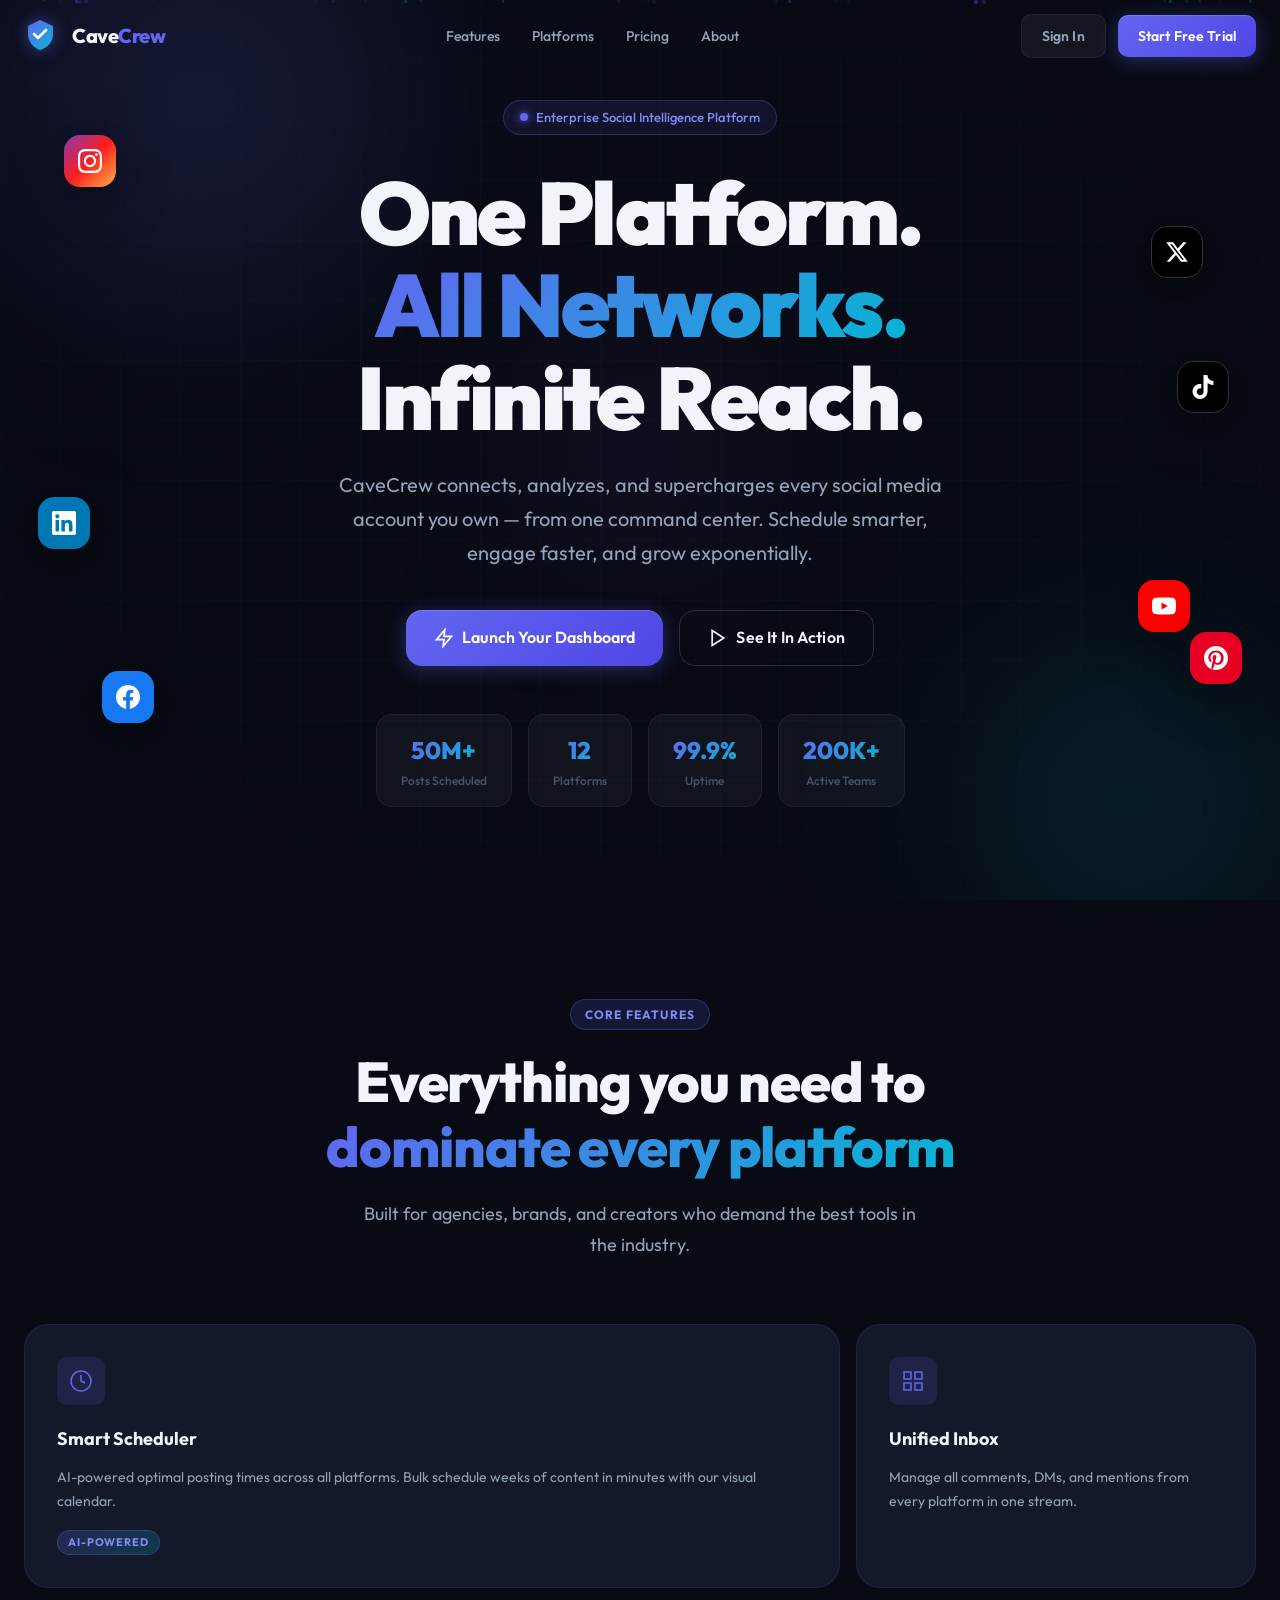
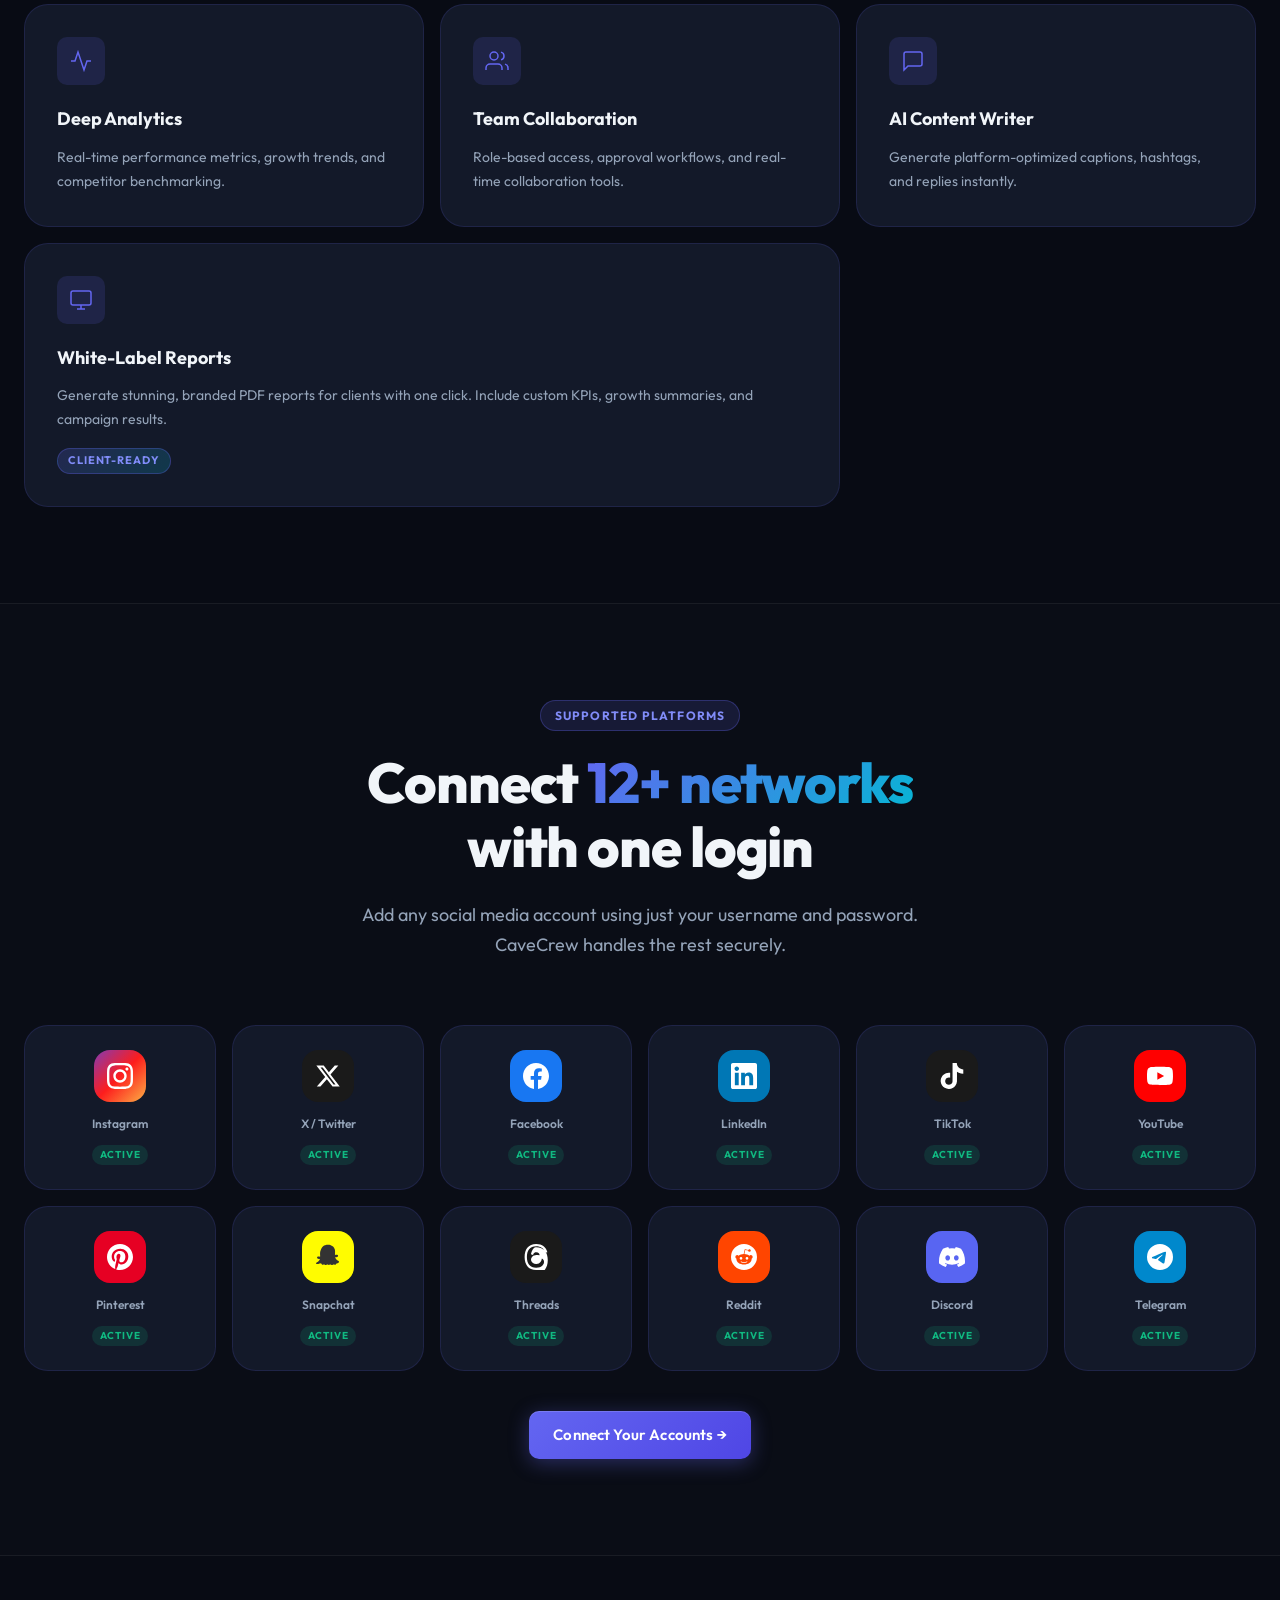
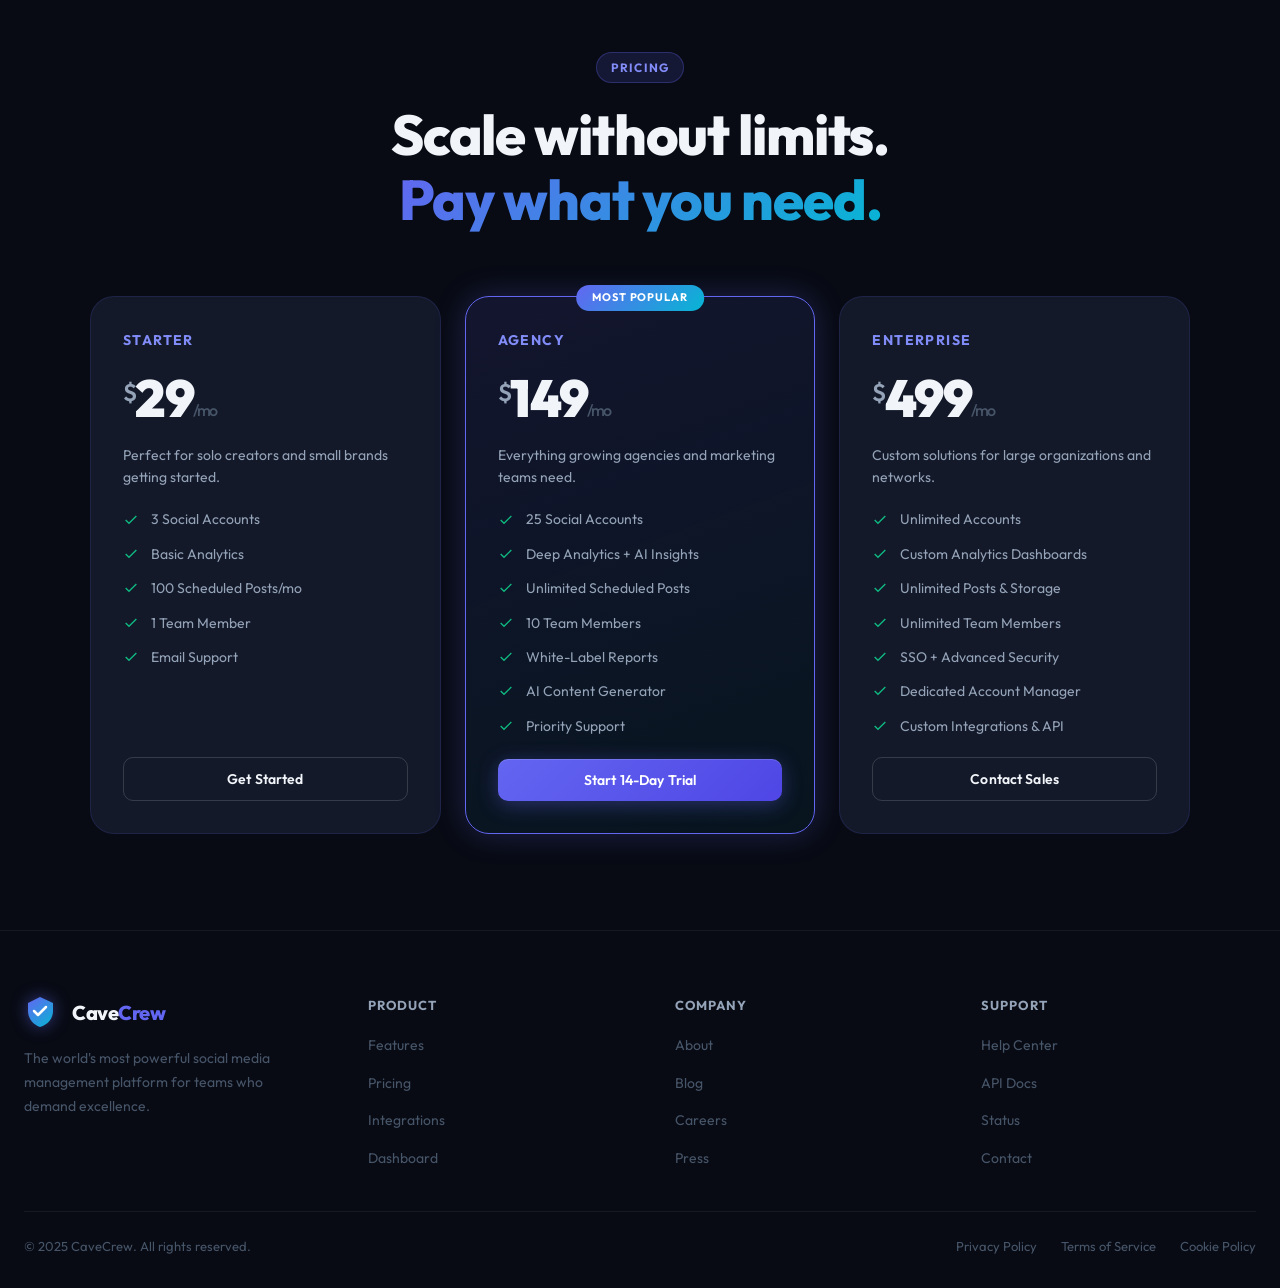
==== index.html @ 058de1e6 "Initial commit: CaveCrew social media management platform" ====
<!DOCTYPE html>
<html lang="en">
<head>
  <meta charset="UTF-8" />
  <meta name="viewport" content="width=device-width, initial-scale=1.0" />
  <title>CaveCrew — Premium Social Media Management Platform</title>
  <meta name="description" content="CaveCrew is the enterprise-grade social media management platform that unifies all your accounts, analytics, scheduling, and team collaboration in one stunning dashboard." />
  <link rel="preconnect" href="https://fonts.googleapis.com" />
  <link rel="preconnect" href="https://fonts.gstatic.com" crossorigin />
  <link href="https://fonts.googleapis.com/css2?family=Outfit:wght@300;400;500;600;700;800;900&family=JetBrains+Mono:wght@400;500;600&display=swap" rel="stylesheet" />
  <link rel="stylesheet" href="css/main.css" />
  <link rel="stylesheet" href="css/landing.css" />
</head>
<body class="landing-page">

  <!-- Animated background particles -->
  <div class="bg-layer">
    <div class="particle-field" id="particleField"></div>
    <div class="grid-overlay"></div>
    <div class="glow-orb glow-orb--1"></div>
    <div class="glow-orb glow-orb--2"></div>
    <div class="glow-orb glow-orb--3"></div>
  </div>

  <!-- Navigation -->
  <nav class="nav" id="mainNav">
    <div class="nav__container">
      <a href="index.html" class="nav__logo">
        <div class="logo-icon">
          <svg width="32" height="32" viewBox="0 0 32 32" fill="none">
            <path d="M16 2L4 8v8c0 7.18 5.16 13.9 12 15.93C23.84 29.9 29 23.18 29 16V8L16 2z" fill="url(#logoGrad)" />
            <path d="M10 16l4 4 8-8" stroke="white" stroke-width="2.5" stroke-linecap="round" stroke-linejoin="round" />
            <defs>
              <linearGradient id="logoGrad" x1="4" y1="2" x2="29" y2="32" gradientUnits="userSpaceOnUse">
                <stop stop-color="#6366f1" />
                <stop offset="1" stop-color="#06b6d4" />
              </linearGradient>
            </defs>
          </svg>
        </div>
        <span class="logo-text">Cave<span class="logo-accent">Crew</span></span>
      </a>
      <ul class="nav__links">
        <li><a href="#features">Features</a></li>
        <li><a href="#platforms">Platforms</a></li>
        <li><a href="#pricing">Pricing</a></li>
        <li><a href="#about">About</a></li>
      </ul>
      <div class="nav__actions">
        <a href="login.html" class="btn btn--ghost" id="navLoginBtn">Sign In</a>
        <a href="login.html?mode=signup" class="btn btn--primary" id="navSignupBtn">Start Free Trial</a>
      </div>
      <button class="nav__hamburger" id="hamburger" aria-label="Toggle menu">
        <span></span><span></span><span></span>
      </button>
    </div>
  </nav>

  <!-- Hero Section -->
  <section class="hero" id="hero">
    <div class="hero__container">
      <div class="hero__badge">
        <span class="badge-dot"></span>
        <span>Enterprise Social Intelligence Platform</span>
      </div>
      <h1 class="hero__title">
        One Platform.<br />
        <span class="gradient-text">All Networks.</span><br />
        Infinite Reach.
      </h1>
      <p class="hero__subtitle">
        CaveCrew connects, analyzes, and supercharges every social media account you own — from one command center. Schedule smarter, engage faster, and grow exponentially.
      </p>
      <div class="hero__cta">
        <a href="login.html?mode=signup" class="btn btn--primary btn--xl" id="heroSignupBtn">
          <svg width="20" height="20" viewBox="0 0 24 24" fill="none" stroke="currentColor" stroke-width="2"><path d="M13 2L3 14h9l-1 8 10-12h-9l1-8z"/></svg>
          Launch Your Dashboard
        </a>
        <a href="#features" class="btn btn--outline btn--xl">
          <svg width="20" height="20" viewBox="0 0 24 24" fill="none" stroke="currentColor" stroke-width="2"><polygon points="5 3 19 12 5 21 5 3"/></svg>
          See It In Action
        </a>
      </div>
      <div class="hero__stats">
        <div class="stat-pill">
          <span class="stat-pill__num">50M+</span>
          <span class="stat-pill__label">Posts Scheduled</span>
        </div>
        <div class="stat-pill">
          <span class="stat-pill__num">12</span>
          <span class="stat-pill__label">Platforms</span>
        </div>
        <div class="stat-pill">
          <span class="stat-pill__num">99.9%</span>
          <span class="stat-pill__label">Uptime</span>
        </div>
        <div class="stat-pill">
          <span class="stat-pill__num">200K+</span>
          <span class="stat-pill__label">Active Teams</span>
        </div>
      </div>
    </div>

    <!-- Platform logos floating -->
    <div class="hero__platforms">
      <div class="platform-float platform-float--1" title="Instagram">
        <div class="pf-icon pf-icon--instagram">
          <svg viewBox="0 0 24 24" fill="currentColor"><path d="M12 2.163c3.204 0 3.584.012 4.85.07 3.252.148 4.771 1.691 4.919 4.919.058 1.265.069 1.645.069 4.849 0 3.205-.012 3.584-.069 4.849-.149 3.225-1.664 4.771-4.919 4.919-1.266.058-1.644.07-4.85.07-3.204 0-3.584-.012-4.849-.07-3.26-.149-4.771-1.699-4.919-4.92-.058-1.265-.07-1.644-.07-4.849 0-3.204.013-3.583.07-4.849.149-3.227 1.664-4.771 4.919-4.919 1.266-.057 1.645-.069 4.849-.069zm0-2.163c-3.259 0-3.667.014-4.947.072-4.358.2-6.78 2.618-6.98 6.98-.059 1.281-.073 1.689-.073 4.948 0 3.259.014 3.668.072 4.948.2 4.358 2.618 6.78 6.98 6.98 1.281.058 1.689.072 4.948.072 3.259 0 3.668-.014 4.948-.072 4.354-.2 6.782-2.618 6.979-6.98.059-1.28.073-1.689.073-4.948 0-3.259-.014-3.667-.072-4.947-.196-4.354-2.617-6.78-6.979-6.98-1.281-.059-1.69-.073-4.949-.073zm0 5.838c-3.403 0-6.162 2.759-6.162 6.162s2.759 6.163 6.162 6.163 6.162-2.759 6.162-6.163c0-3.403-2.759-6.162-6.162-6.162zm0 10.162c-2.209 0-4-1.79-4-4 0-2.209 1.791-4 4-4s4 1.791 4 4c0 2.21-1.791 4-4 4zm6.406-11.845c-.796 0-1.441.645-1.441 1.44s.645 1.44 1.441 1.44c.795 0 1.439-.645 1.439-1.44s-.644-1.44-1.439-1.44z"/></svg>
        </div>
      </div>
      <div class="platform-float platform-float--2" title="X / Twitter">
        <div class="pf-icon pf-icon--twitter">
          <svg viewBox="0 0 24 24" fill="currentColor"><path d="M18.244 2.25h3.308l-7.227 8.26 8.502 11.24H16.17l-5.214-6.817L4.99 21.75H1.68l7.73-8.835L1.254 2.25H8.08l4.713 6.231zm-1.161 17.52h1.833L7.084 4.126H5.117z"/></svg>
        </div>
      </div>
      <div class="platform-float platform-float--3" title="LinkedIn">
        <div class="pf-icon pf-icon--linkedin">
          <svg viewBox="0 0 24 24" fill="currentColor"><path d="M20.447 20.452h-3.554v-5.569c0-1.328-.027-3.037-1.852-3.037-1.853 0-2.136 1.445-2.136 2.939v5.667H9.351V9h3.414v1.561h.046c.477-.9 1.637-1.85 3.37-1.85 3.601 0 4.267 2.37 4.267 5.455v6.286zM5.337 7.433c-1.144 0-2.063-.926-2.063-2.065 0-1.138.92-2.063 2.063-2.063 1.14 0 2.064.925 2.064 2.063 0 1.139-.925 2.065-2.064 2.065zm1.782 13.019H3.555V9h3.564v11.452zM22.225 0H1.771C.792 0 0 .774 0 1.729v20.542C0 23.227.792 24 1.771 24h20.451C23.2 24 24 23.227 24 22.271V1.729C24 .774 23.2 0 22.222 0h.003z"/></svg>
        </div>
      </div>
      <div class="platform-float platform-float--4" title="Facebook">
        <div class="pf-icon pf-icon--facebook">
          <svg viewBox="0 0 24 24" fill="currentColor"><path d="M24 12.073c0-6.627-5.373-12-12-12s-12 5.373-12 12c0 5.99 4.388 10.954 10.125 11.854v-8.385H7.078v-3.47h3.047V9.43c0-3.007 1.792-4.669 4.533-4.669 1.312 0 2.686.235 2.686.235v2.953H15.83c-1.491 0-1.956.925-1.956 1.874v2.25h3.328l-.532 3.47h-2.796v8.385C19.612 23.027 24 18.062 24 12.073z"/></svg>
        </div>
      </div>
      <div class="platform-float platform-float--5" title="TikTok">
        <div class="pf-icon pf-icon--tiktok">
          <svg viewBox="0 0 24 24" fill="currentColor"><path d="M12.525.02c1.31-.02 2.61-.01 3.91-.02.08 1.53.63 3.09 1.75 4.17 1.12 1.11 2.7 1.62 4.24 1.79v4.03c-1.44-.05-2.89-.35-4.2-.97-.57-.26-1.1-.59-1.62-.93-.01 2.92.01 5.84-.02 8.75-.08 1.4-.54 2.79-1.35 3.94-1.31 1.92-3.58 3.17-5.91 3.21-1.43.08-2.86-.31-4.08-1.03-2.02-1.19-3.44-3.37-3.65-5.71-.02-.5-.03-1-.01-1.49.18-1.9 1.12-3.72 2.58-4.96 1.66-1.44 3.98-2.13 6.15-1.72.02 1.48-.04 2.96-.04 4.44-.99-.32-2.15-.23-3.02.37-.63.41-1.11 1.04-1.36 1.75-.21.51-.15 1.07-.14 1.61.24 1.64 1.82 3.02 3.5 2.87 1.12-.01 2.19-.66 2.77-1.61.19-.33.4-.67.41-1.06.1-1.79.06-3.57.07-5.36.01-4.03-.01-8.05.02-12.07z"/></svg>
        </div>
      </div>
      <div class="platform-float platform-float--6" title="YouTube">
        <div class="pf-icon pf-icon--youtube">
          <svg viewBox="0 0 24 24" fill="currentColor"><path d="M23.498 6.186a3.016 3.016 0 0 0-2.122-2.136C19.505 3.545 12 3.545 12 3.545s-7.505 0-9.377.505A3.017 3.017 0 0 0 .502 6.186C0 8.07 0 12 0 12s0 3.93.502 5.814a3.016 3.016 0 0 0 2.122 2.136c1.871.505 9.376.505 9.376.505s7.505 0 9.377-.505a3.015 3.015 0 0 0 2.122-2.136C24 15.93 24 12 24 12s0-3.93-.502-5.814zM9.545 15.568V8.432L15.818 12l-6.273 3.568z"/></svg>
        </div>
      </div>
      <div class="platform-float platform-float--7" title="Pinterest">
        <div class="pf-icon pf-icon--pinterest">
          <svg viewBox="0 0 24 24" fill="currentColor"><path d="M12 0C5.373 0 0 5.373 0 12c0 5.084 3.163 9.426 7.627 11.174-.105-.949-.2-2.405.042-3.441.218-.937 1.407-5.965 1.407-5.965s-.359-.719-.359-1.782c0-1.668.967-2.914 2.171-2.914 1.023 0 1.518.769 1.518 1.69 0 1.029-.655 2.568-.994 3.995-.283 1.194.599 2.169 1.777 2.169 2.133 0 3.772-2.249 3.772-5.495 0-2.873-2.064-4.882-5.012-4.882-3.414 0-5.418 2.561-5.418 5.207 0 1.031.397 2.138.893 2.738a.36.36 0 0 1 .083.345l-.333 1.36c-.053.22-.174.267-.402.161-1.499-.698-2.436-2.889-2.436-4.649 0-3.785 2.75-7.262 7.929-7.262 4.163 0 7.398 2.967 7.398 6.931 0 4.136-2.607 7.464-6.227 7.464-1.216 0-2.359-.632-2.75-1.378l-.748 2.853c-.271 1.043-1.002 2.35-1.492 3.146C9.57 23.812 10.763 24 12 24c6.627 0 12-5.373 12-12S18.627 0 12 0z"/></svg>
        </div>
      </div>
    </div>
  </section>

  <!-- Features Section -->
  <section class="section" id="features">
    <div class="section__container">
      <div class="section__header">
        <div class="section-tag">Core Features</div>
        <h2 class="section__title">Everything you need to<br /><span class="gradient-text">dominate every platform</span></h2>
        <p class="section__subtitle">Built for agencies, brands, and creators who demand the best tools in the industry.</p>
      </div>
      <div class="features-grid">
        <div class="feature-card feature-card--large">
          <div class="feature-card__icon">
            <svg viewBox="0 0 24 24" fill="none" stroke="currentColor" stroke-width="1.5"><circle cx="12" cy="12" r="10"/><path d="M12 6v6l4 2"/></svg>
          </div>
          <h3>Smart Scheduler</h3>
          <p>AI-powered optimal posting times across all platforms. Bulk schedule weeks of content in minutes with our visual calendar.</p>
          <div class="feature-card__tag">AI-Powered</div>
        </div>
        <div class="feature-card">
          <div class="feature-card__icon">
            <svg viewBox="0 0 24 24" fill="none" stroke="currentColor" stroke-width="1.5"><path d="M3 3h7v7H3zM14 3h7v7h-7zM14 14h7v7h-7zM3 14h7v7H3z"/></svg>
          </div>
          <h3>Unified Inbox</h3>
          <p>Manage all comments, DMs, and mentions from every platform in one stream.</p>
        </div>
        <div class="feature-card">
          <div class="feature-card__icon">
            <svg viewBox="0 0 24 24" fill="none" stroke="currentColor" stroke-width="1.5"><polyline points="22 12 18 12 15 21 9 3 6 12 2 12"/></svg>
          </div>
          <h3>Deep Analytics</h3>
          <p>Real-time performance metrics, growth trends, and competitor benchmarking.</p>
        </div>
        <div class="feature-card">
          <div class="feature-card__icon">
            <svg viewBox="0 0 24 24" fill="none" stroke="currentColor" stroke-width="1.5"><path d="M17 21v-2a4 4 0 0 0-4-4H5a4 4 0 0 0-4 4v2"/><circle cx="9" cy="7" r="4"/><path d="M23 21v-2a4 4 0 0 0-3-3.87"/><path d="M16 3.13a4 4 0 0 1 0 7.75"/></svg>
          </div>
          <h3>Team Collaboration</h3>
          <p>Role-based access, approval workflows, and real-time collaboration tools.</p>
        </div>
        <div class="feature-card">
          <div class="feature-card__icon">
            <svg viewBox="0 0 24 24" fill="none" stroke="currentColor" stroke-width="1.5"><path d="M21 15a2 2 0 0 1-2 2H7l-4 4V5a2 2 0 0 1 2-2h14a2 2 0 0 1 2 2z"/></svg>
          </div>
          <h3>AI Content Writer</h3>
          <p>Generate platform-optimized captions, hashtags, and replies instantly.</p>
        </div>
        <div class="feature-card feature-card--large">
          <div class="feature-card__icon">
            <svg viewBox="0 0 24 24" fill="none" stroke="currentColor" stroke-width="1.5"><rect x="2" y="3" width="20" height="14" rx="2"/><path d="M8 21h8M12 17v4"/></svg>
          </div>
          <h3>White-Label Reports</h3>
          <p>Generate stunning, branded PDF reports for clients with one click. Include custom KPIs, growth summaries, and campaign results.</p>
          <div class="feature-card__tag">Client-Ready</div>
        </div>
      </div>
    </div>
  </section>

  <!-- Platforms Section -->
  <section class="section section--alt" id="platforms">
    <div class="section__container">
      <div class="section__header">
        <div class="section-tag">Supported Platforms</div>
        <h2 class="section__title">Connect <span class="gradient-text">12+ networks</span><br />with one login</h2>
        <p class="section__subtitle">Add any social media account using just your username and password. CaveCrew handles the rest securely.</p>
      </div>
      <div class="platforms-showcase">
        <div class="platform-card" data-platform="instagram">
          <div class="pc-icon pc-icon--instagram">
            <svg viewBox="0 0 24 24" fill="currentColor"><path d="M12 2.163c3.204 0 3.584.012 4.85.07 3.252.148 4.771 1.691 4.919 4.919.058 1.265.069 1.645.069 4.849 0 3.205-.012 3.584-.069 4.849-.149 3.225-1.664 4.771-4.919 4.919-1.266.058-1.644.07-4.85.07-3.204 0-3.584-.012-4.849-.07-3.26-.149-4.771-1.699-4.919-4.92-.058-1.265-.07-1.644-.07-4.849 0-3.204.013-3.583.07-4.849.149-3.227 1.664-4.771 4.919-4.919 1.266-.057 1.645-.069 4.849-.069zm0-2.163c-3.259 0-3.667.014-4.947.072-4.358.2-6.78 2.618-6.98 6.98-.059 1.281-.073 1.689-.073 4.948 0 3.259.014 3.668.072 4.948.2 4.358 2.618 6.78 6.98 6.98 1.281.058 1.689.072 4.948.072 3.259 0 3.668-.014 4.948-.072 4.354-.2 6.782-2.618 6.979-6.98.059-1.28.073-1.689.073-4.948 0-3.259-.014-3.667-.072-4.947-.196-4.354-2.617-6.78-6.979-6.98-1.281-.059-1.69-.073-4.949-.073zm0 5.838c-3.403 0-6.162 2.759-6.162 6.162s2.759 6.163 6.162 6.163 6.162-2.759 6.162-6.163c0-3.403-2.759-6.162-6.162-6.162zm0 10.162c-2.209 0-4-1.79-4-4 0-2.209 1.791-4 4-4s4 1.791 4 4c0 2.21-1.791 4-4 4zm6.406-11.845c-.796 0-1.441.645-1.441 1.44s.645 1.44 1.441 1.44c.795 0 1.439-.645 1.439-1.44s-.644-1.44-1.439-1.44z"/></svg>
          </div>
          <span>Instagram</span>
          <div class="pc-status">Active</div>
        </div>
        <div class="platform-card" data-platform="twitter">
          <div class="pc-icon pc-icon--twitter">
            <svg viewBox="0 0 24 24" fill="currentColor"><path d="M18.244 2.25h3.308l-7.227 8.26 8.502 11.24H16.17l-5.214-6.817L4.99 21.75H1.68l7.73-8.835L1.254 2.25H8.08l4.713 6.231zm-1.161 17.52h1.833L7.084 4.126H5.117z"/></svg>
          </div>
          <span>X / Twitter</span>
          <div class="pc-status">Active</div>
        </div>
        <div class="platform-card" data-platform="facebook">
          <div class="pc-icon pc-icon--facebook">
            <svg viewBox="0 0 24 24" fill="currentColor"><path d="M24 12.073c0-6.627-5.373-12-12-12s-12 5.373-12 12c0 5.99 4.388 10.954 10.125 11.854v-8.385H7.078v-3.47h3.047V9.43c0-3.007 1.792-4.669 4.533-4.669 1.312 0 2.686.235 2.686.235v2.953H15.83c-1.491 0-1.956.925-1.956 1.874v2.25h3.328l-.532 3.47h-2.796v8.385C19.612 23.027 24 18.062 24 12.073z"/></svg>
          </div>
          <span>Facebook</span>
          <div class="pc-status">Active</div>
        </div>
        <div class="platform-card" data-platform="linkedin">
          <div class="pc-icon pc-icon--linkedin">
            <svg viewBox="0 0 24 24" fill="currentColor"><path d="M20.447 20.452h-3.554v-5.569c0-1.328-.027-3.037-1.852-3.037-1.853 0-2.136 1.445-2.136 2.939v5.667H9.351V9h3.414v1.561h.046c.477-.9 1.637-1.85 3.37-1.85 3.601 0 4.267 2.37 4.267 5.455v6.286zM5.337 7.433c-1.144 0-2.063-.926-2.063-2.065 0-1.138.92-2.063 2.063-2.063 1.14 0 2.064.925 2.064 2.063 0 1.139-.925 2.065-2.064 2.065zm1.782 13.019H3.555V9h3.564v11.452zM22.225 0H1.771C.792 0 0 .774 0 1.729v20.542C0 23.227.792 24 1.771 24h20.451C23.2 24 24 23.227 24 22.271V1.729C24 .774 23.2 0 22.222 0h.003z"/></svg>
          </div>
          <span>LinkedIn</span>
          <div class="pc-status">Active</div>
        </div>
        <div class="platform-card" data-platform="tiktok">
          <div class="pc-icon pc-icon--tiktok">
            <svg viewBox="0 0 24 24" fill="currentColor"><path d="M12.525.02c1.31-.02 2.61-.01 3.91-.02.08 1.53.63 3.09 1.75 4.17 1.12 1.11 2.7 1.62 4.24 1.79v4.03c-1.44-.05-2.89-.35-4.2-.97-.57-.26-1.1-.59-1.62-.93-.01 2.92.01 5.84-.02 8.75-.08 1.4-.54 2.79-1.35 3.94-1.31 1.92-3.58 3.17-5.91 3.21-1.43.08-2.86-.31-4.08-1.03-2.02-1.19-3.44-3.37-3.65-5.71-.02-.5-.03-1-.01-1.49.18-1.9 1.12-3.72 2.58-4.96 1.66-1.44 3.98-2.13 6.15-1.72.02 1.48-.04 2.96-.04 4.44-.99-.32-2.15-.23-3.02.37-.63.41-1.11 1.04-1.36 1.75-.21.51-.15 1.07-.14 1.61.24 1.64 1.82 3.02 3.5 2.87 1.12-.01 2.19-.66 2.77-1.61.19-.33.4-.67.41-1.06.1-1.79.06-3.57.07-5.36.01-4.03-.01-8.05.02-12.07z"/></svg>
          </div>
          <span>TikTok</span>
          <div class="pc-status">Active</div>
        </div>
        <div class="platform-card" data-platform="youtube">
          <div class="pc-icon pc-icon--youtube">
            <svg viewBox="0 0 24 24" fill="currentColor"><path d="M23.498 6.186a3.016 3.016 0 0 0-2.122-2.136C19.505 3.545 12 3.545 12 3.545s-7.505 0-9.377.505A3.017 3.017 0 0 0 .502 6.186C0 8.07 0 12 0 12s0 3.93.502 5.814a3.016 3.016 0 0 0 2.122 2.136c1.871.505 9.376.505 9.376.505s7.505 0 9.377-.505a3.015 3.015 0 0 0 2.122-2.136C24 15.93 24 12 24 12s0-3.93-.502-5.814zM9.545 15.568V8.432L15.818 12l-6.273 3.568z"/></svg>
          </div>
          <span>YouTube</span>
          <div class="pc-status">Active</div>
        </div>
        <div class="platform-card" data-platform="pinterest">
          <div class="pc-icon pc-icon--pinterest">
            <svg viewBox="0 0 24 24" fill="currentColor"><path d="M12 0C5.373 0 0 5.373 0 12c0 5.084 3.163 9.426 7.627 11.174-.105-.949-.2-2.405.042-3.441.218-.937 1.407-5.965 1.407-5.965s-.359-.719-.359-1.782c0-1.668.967-2.914 2.171-2.914 1.023 0 1.518.769 1.518 1.69 0 1.029-.655 2.568-.994 3.995-.283 1.194.599 2.169 1.777 2.169 2.133 0 3.772-2.249 3.772-5.495 0-2.873-2.064-4.882-5.012-4.882-3.414 0-5.418 2.561-5.418 5.207 0 1.031.397 2.138.893 2.738a.36.36 0 0 1 .083.345l-.333 1.36c-.053.22-.174.267-.402.161-1.499-.698-2.436-2.889-2.436-4.649 0-3.785 2.75-7.262 7.929-7.262 4.163 0 7.398 2.967 7.398 6.931 0 4.136-2.607 7.464-6.227 7.464-1.216 0-2.359-.632-2.75-1.378l-.748 2.853c-.271 1.043-1.002 2.35-1.492 3.146C9.57 23.812 10.763 24 12 24c6.627 0 12-5.373 12-12S18.627 0 12 0z"/></svg>
          </div>
          <span>Pinterest</span>
          <div class="pc-status">Active</div>
        </div>
        <div class="platform-card" data-platform="snapchat">
          <div class="pc-icon pc-icon--snapchat">
            <svg viewBox="0 0 24 24" fill="currentColor"><path d="M12.206.793c.99 0 4.347.276 5.93 3.821.529 1.193.403 3.219.317 4.814l-.004.093c-.012.18-.022.345-.03.51.075.045.203.09.401.09.3-.045.677-.165 1.076-.165.826 0 1.4.39 1.4.976.008.346-.094.661-.388.904-.32.257-.79.381-1.289.381l-.116-.005c-.36-.021-.657-.12-.87-.21.01.139.058.509.194.855.418 1.069 1.272 1.915 2.548 2.511.494.235.835.578.835 1.07 0 .544-.56 1.03-1.395 1.369-.396.173-.833.275-1.342.315-.084.375-.355 1.059-.836 1.059-.135 0-.271-.025-.39-.063l-.019-.006c-.256-.072-.552-.18-.94-.18-.392 0-.634.108-.83.196-.198.089-.4.192-.715.192-.345 0-.625-.12-.84-.23l-.08-.04c-.2-.1-.367-.176-.574-.176-.15 0-.3.049-.455.136-.33.185-.638.288-1.012.288-.372 0-.682-.103-1.01-.288-.155-.087-.305-.136-.457-.136-.207 0-.374.076-.575.176l-.079.04c-.215.11-.495.23-.84.23-.315 0-.517-.103-.714-.192-.197-.088-.44-.196-.83-.196-.39 0-.685.108-.943.18l-.019.006c-.12.038-.254.063-.39.063-.48 0-.75-.684-.836-1.059-.508-.04-.946-.142-1.342-.315C1.56 19.03 1 18.544 1 18c0-.492.341-.835.835-1.07 1.276-.596 2.13-1.442 2.548-2.511.136-.346.184-.716.193-.855-.211.09-.508.189-.87.21l-.115.005c-.499 0-.969-.124-1.29-.381-.294-.243-.395-.558-.387-.904 0-.586.574-.976 1.4-.976.398 0 .776.12 1.075.165.198 0 .326-.045.402-.09l-.03-.51-.004-.093c-.087-1.595-.213-3.621.317-4.814C6.86 1.069 10.217.793 11.206.793h1z"/></svg>
          </div>
          <span>Snapchat</span>
          <div class="pc-status">Active</div>
        </div>
        <div class="platform-card" data-platform="threads">
          <div class="pc-icon pc-icon--threads">
            <svg viewBox="0 0 24 24" fill="currentColor"><path d="M12.186 24h-.007c-3.581-.024-6.334-1.205-8.184-3.509C2.35 18.44 1.5 15.586 1.472 12.01v-.017c.03-3.579.879-6.43 2.525-8.482C5.845 1.205 8.6.024 12.18 0h.014c2.746.02 5.043.725 6.826 2.098 1.677 1.29 2.858 3.13 3.509 5.467l-2.04.569c-1.104-3.96-3.898-5.984-8.304-6.015-2.91.022-5.11.936-6.54 2.717C4.307 6.504 3.616 8.914 3.589 12c.027 3.086.718 5.496 2.057 7.164 1.43 1.783 3.631 2.698 6.54 2.717 2.623-.02 4.358-.631 5.8-2.045 1.647-1.613 1.618-3.593 1.09-4.798-.31-.71-.873-1.3-1.634-1.75-.192 1.352-.622 2.446-1.284 3.272-.886 1.102-2.14 1.704-3.73 1.79-1.202.065-2.361-.218-3.259-.801-1.063-.689-1.685-1.74-1.752-2.964-.065-1.19.408-2.285 1.33-3.082.88-.76 2.119-1.207 3.583-1.291a13.853 13.853 0 0 1 3.02.142c-.126-.742-.375-1.332-.75-1.757-.513-.586-1.3-.883-2.348-.887h-.13c-.876 0-2.228.498-2.892 2.371l-1.925-.681C9.002 3.762 10.572 3.04 12.15 3.04h.008c3.581.024 6.334 1.205 8.184 3.509 1.645 2.052 2.496 4.906 2.524 8.48v.016c-.028 3.576-.878 6.43-2.524 8.483-1.846 2.303-4.598 3.484-8.18 3.509l-.9.027z"/></svg>
          </div>
          <span>Threads</span>
          <div class="pc-status">Active</div>
        </div>
        <div class="platform-card" data-platform="reddit">
          <div class="pc-icon pc-icon--reddit">
            <svg viewBox="0 0 24 24" fill="currentColor"><path d="M12 0A12 12 0 0 0 0 12a12 12 0 0 0 12 12 12 12 0 0 0 12-12A12 12 0 0 0 12 0zm5.01 4.744c.688 0 1.25.561 1.25 1.249a1.25 1.25 0 0 1-2.498.056l-2.597-.547-.8 3.747c1.824.07 3.48.632 4.674 1.488.308-.309.73-.491 1.207-.491.968 0 1.754.786 1.754 1.754 0 .716-.435 1.333-1.01 1.614a3.111 3.111 0 0 1 .042.52c0 2.694-3.13 4.87-7.004 4.87-3.874 0-7.004-2.176-7.004-4.87 0-.183.015-.366.043-.534A1.748 1.748 0 0 1 4.028 12c0-.968.786-1.754 1.754-1.754.463 0 .898.196 1.207.49 1.207-.883 2.878-1.43 4.744-1.487l.885-4.182a.342.342 0 0 1 .14-.197.35.35 0 0 1 .238-.042l2.906.617a1.214 1.214 0 0 1 1.108-.701zM9.25 12C8.561 12 8 12.562 8 13.25c0 .687.561 1.248 1.25 1.248.687 0 1.248-.561 1.248-1.249 0-.688-.561-1.249-1.249-1.249zm5.5 0c-.687 0-1.248.561-1.248 1.25 0 .687.561 1.248 1.249 1.248.688 0 1.249-.561 1.249-1.249 0-.687-.562-1.249-1.25-1.249zm-5.466 3.99a.327.327 0 0 0-.231.094.33.33 0 0 0 0 .463c.842.842 2.484.913 2.961.913.477 0 2.105-.056 2.961-.913a.361.361 0 0 0 .029-.463.33.33 0 0 0-.464 0c-.547.533-1.684.73-2.512.73-.828 0-1.979-.196-2.512-.73a.326.326 0 0 0-.232-.095z"/></svg>
          </div>
          <span>Reddit</span>
          <div class="pc-status">Active</div>
        </div>
        <div class="platform-card" data-platform="discord">
          <div class="pc-icon pc-icon--discord">
            <svg viewBox="0 0 24 24" fill="currentColor"><path d="M20.317 4.37a19.791 19.791 0 0 0-4.885-1.515.074.074 0 0 0-.079.037c-.21.375-.444.864-.608 1.25a18.27 18.27 0 0 0-5.487 0 12.64 12.64 0 0 0-.617-1.25.077.077 0 0 0-.079-.037A19.736 19.736 0 0 0 3.677 4.37a.07.07 0 0 0-.032.027C.533 9.046-.32 13.58.099 18.057a.082.082 0 0 0 .031.057 19.9 19.9 0 0 0 5.993 3.03.078.078 0 0 0 .084-.028 14.09 14.09 0 0 0 1.226-1.994.076.076 0 0 0-.041-.106 13.107 13.107 0 0 1-1.872-.892.077.077 0 0 1-.008-.128 10.2 10.2 0 0 0 .372-.292.074.074 0 0 1 .077-.01c3.928 1.793 8.18 1.793 12.062 0a.074.074 0 0 1 .078.01c.12.098.246.198.373.292a.077.077 0 0 1-.006.127 12.299 12.299 0 0 1-1.873.892.077.077 0 0 0-.041.107c.36.698.772 1.362 1.225 1.993a.076.076 0 0 0 .084.028 19.839 19.839 0 0 0 6.002-3.03.077.077 0 0 0 .032-.054c.5-5.177-.838-9.674-3.549-13.66a.061.061 0 0 0-.031-.03zM8.02 15.33c-1.183 0-2.157-1.085-2.157-2.419 0-1.333.956-2.419 2.157-2.419 1.21 0 2.176 1.096 2.157 2.42 0 1.333-.956 2.418-2.157 2.418zm7.975 0c-1.183 0-2.157-1.085-2.157-2.419 0-1.333.955-2.419 2.157-2.419 1.21 0 2.176 1.096 2.157 2.42 0 1.333-.946 2.418-2.157 2.418z"/></svg>
          </div>
          <span>Discord</span>
          <div class="pc-status">Active</div>
        </div>
        <div class="platform-card" data-platform="telegram">
          <div class="pc-icon pc-icon--telegram">
            <svg viewBox="0 0 24 24" fill="currentColor"><path d="M11.944 0A12 12 0 0 0 0 12a12 12 0 0 0 12 12 12 12 0 0 0 12-12A12 12 0 0 0 12 0a12 12 0 0 0-.056 0zm4.962 7.224c.1-.002.321.023.465.14a.506.506 0 0 1 .171.325c.016.093.036.306.02.472-.18 1.898-.962 6.502-1.36 8.627-.168.9-.499 1.201-.82 1.23-.696.065-1.225-.46-1.9-.902-1.056-.693-1.653-1.124-2.678-1.8-1.185-.78-.417-1.21.258-1.91.177-.184 3.247-2.977 3.307-3.23.007-.032.014-.15-.056-.212s-.174-.041-.249-.024c-.106.024-1.793 1.14-5.061 3.345-.48.33-.913.49-1.302.48-.428-.008-1.252-.241-1.865-.44-.752-.245-1.349-.374-1.297-.789.027-.216.325-.437.893-.663 3.498-1.524 5.83-2.529 6.998-3.014 3.332-1.386 4.025-1.627 4.476-1.635z"/></svg>
          </div>
          <span>Telegram</span>
          <div class="pc-status">Active</div>
        </div>
      </div>
      <div class="platforms-cta">
        <a href="login.html?mode=signup" class="btn btn--primary btn--lg">Connect Your Accounts →</a>
      </div>
    </div>
  </section>

  <!-- Pricing Section -->
  <section class="section" id="pricing">
    <div class="section__container">
      <div class="section__header">
        <div class="section-tag">Pricing</div>
        <h2 class="section__title">Scale without limits.<br /><span class="gradient-text">Pay what you need.</span></h2>
      </div>
      <div class="pricing-grid">
        <div class="pricing-card">
          <div class="pricing-card__tier">Starter</div>
          <div class="pricing-card__price"><span class="price-dollar">$</span>29<span class="price-period">/mo</span></div>
          <div class="pricing-card__desc">Perfect for solo creators and small brands getting started.</div>
          <ul class="pricing-card__features">
            <li><svg viewBox="0 0 24 24" fill="none" stroke="currentColor" stroke-width="2"><polyline points="20 6 9 17 4 12"/></svg>3 Social Accounts</li>
            <li><svg viewBox="0 0 24 24" fill="none" stroke="currentColor" stroke-width="2"><polyline points="20 6 9 17 4 12"/></svg>Basic Analytics</li>
            <li><svg viewBox="0 0 24 24" fill="none" stroke="currentColor" stroke-width="2"><polyline points="20 6 9 17 4 12"/></svg>100 Scheduled Posts/mo</li>
            <li><svg viewBox="0 0 24 24" fill="none" stroke="currentColor" stroke-width="2"><polyline points="20 6 9 17 4 12"/></svg>1 Team Member</li>
            <li><svg viewBox="0 0 24 24" fill="none" stroke="currentColor" stroke-width="2"><polyline points="20 6 9 17 4 12"/></svg>Email Support</li>
          </ul>
          <a href="login.html?mode=signup&plan=starter" class="btn btn--outline btn--full">Get Started</a>
        </div>
        <div class="pricing-card pricing-card--featured">
          <div class="pricing-card__badge">Most Popular</div>
          <div class="pricing-card__tier">Agency</div>
          <div class="pricing-card__price"><span class="price-dollar">$</span>149<span class="price-period">/mo</span></div>
          <div class="pricing-card__desc">Everything growing agencies and marketing teams need.</div>
          <ul class="pricing-card__features">
            <li><svg viewBox="0 0 24 24" fill="none" stroke="currentColor" stroke-width="2"><polyline points="20 6 9 17 4 12"/></svg>25 Social Accounts</li>
            <li><svg viewBox="0 0 24 24" fill="none" stroke="currentColor" stroke-width="2"><polyline points="20 6 9 17 4 12"/></svg>Deep Analytics + AI Insights</li>
            <li><svg viewBox="0 0 24 24" fill="none" stroke="currentColor" stroke-width="2"><polyline points="20 6 9 17 4 12"/></svg>Unlimited Scheduled Posts</li>
            <li><svg viewBox="0 0 24 24" fill="none" stroke="currentColor" stroke-width="2"><polyline points="20 6 9 17 4 12"/></svg>10 Team Members</li>
            <li><svg viewBox="0 0 24 24" fill="none" stroke="currentColor" stroke-width="2"><polyline points="20 6 9 17 4 12"/></svg>White-Label Reports</li>
            <li><svg viewBox="0 0 24 24" fill="none" stroke="currentColor" stroke-width="2"><polyline points="20 6 9 17 4 12"/></svg>AI Content Generator</li>
            <li><svg viewBox="0 0 24 24" fill="none" stroke="currentColor" stroke-width="2"><polyline points="20 6 9 17 4 12"/></svg>Priority Support</li>
          </ul>
          <a href="login.html?mode=signup&plan=agency" class="btn btn--primary btn--full" id="agencyPlanBtn">Start 14-Day Trial</a>
        </div>
        <div class="pricing-card">
          <div class="pricing-card__tier">Enterprise</div>
          <div class="pricing-card__price"><span class="price-dollar">$</span>499<span class="price-period">/mo</span></div>
          <div class="pricing-card__desc">Custom solutions for large organizations and networks.</div>
          <ul class="pricing-card__features">
            <li><svg viewBox="0 0 24 24" fill="none" stroke="currentColor" stroke-width="2"><polyline points="20 6 9 17 4 12"/></svg>Unlimited Accounts</li>
            <li><svg viewBox="0 0 24 24" fill="none" stroke="currentColor" stroke-width="2"><polyline points="20 6 9 17 4 12"/></svg>Custom Analytics Dashboards</li>
            <li><svg viewBox="0 0 24 24" fill="none" stroke="currentColor" stroke-width="2"><polyline points="20 6 9 17 4 12"/></svg>Unlimited Posts & Storage</li>
            <li><svg viewBox="0 0 24 24" fill="none" stroke="currentColor" stroke-width="2"><polyline points="20 6 9 17 4 12"/></svg>Unlimited Team Members</li>
            <li><svg viewBox="0 0 24 24" fill="none" stroke="currentColor" stroke-width="2"><polyline points="20 6 9 17 4 12"/></svg>SSO + Advanced Security</li>
            <li><svg viewBox="0 0 24 24" fill="none" stroke="currentColor" stroke-width="2"><polyline points="20 6 9 17 4 12"/></svg>Dedicated Account Manager</li>
            <li><svg viewBox="0 0 24 24" fill="none" stroke="currentColor" stroke-width="2"><polyline points="20 6 9 17 4 12"/></svg>Custom Integrations & API</li>
          </ul>
          <a href="login.html?mode=signup&plan=enterprise" class="btn btn--outline btn--full">Contact Sales</a>
        </div>
      </div>
    </div>
  </section>

  <!-- Footer -->
  <footer class="footer">
    <div class="footer__container">
      <div class="footer__top">
        <div class="footer__brand">
          <div class="nav__logo">
            <div class="logo-icon">
              <svg width="32" height="32" viewBox="0 0 32 32" fill="none">
                <path d="M16 2L4 8v8c0 7.18 5.16 13.9 12 15.93C23.84 29.9 29 23.18 29 16V8L16 2z" fill="url(#logoGrad2)" />
                <path d="M10 16l4 4 8-8" stroke="white" stroke-width="2.5" stroke-linecap="round" stroke-linejoin="round" />
                <defs>
                  <linearGradient id="logoGrad2" x1="4" y1="2" x2="29" y2="32" gradientUnits="userSpaceOnUse">
                    <stop stop-color="#6366f1" />
                    <stop offset="1" stop-color="#06b6d4" />
                  </linearGradient>
                </defs>
              </svg>
            </div>
            <span class="logo-text">Cave<span class="logo-accent">Crew</span></span>
          </div>
          <p>The world's most powerful social media management platform for teams who demand excellence.</p>
        </div>
        <div class="footer__links">
          <div class="footer__col">
            <h4>Product</h4>
            <ul>
              <li><a href="#features">Features</a></li>
              <li><a href="#pricing">Pricing</a></li>
              <li><a href="#platforms">Integrations</a></li>
              <li><a href="dashboard.html">Dashboard</a></li>
            </ul>
          </div>
          <div class="footer__col">
            <h4>Company</h4>
            <ul>
              <li><a href="#about">About</a></li>
              <li><a href="#">Blog</a></li>
              <li><a href="#">Careers</a></li>
              <li><a href="#">Press</a></li>
            </ul>
          </div>
          <div class="footer__col">
            <h4>Support</h4>
            <ul>
              <li><a href="#">Help Center</a></li>
              <li><a href="#">API Docs</a></li>
              <li><a href="#">Status</a></li>
              <li><a href="#">Contact</a></li>
            </ul>
          </div>
        </div>
      </div>
      <div class="footer__bottom">
        <p>© 2025 CaveCrew. All rights reserved.</p>
        <div class="footer__legal">
          <a href="#">Privacy Policy</a>
          <a href="#">Terms of Service</a>
          <a href="#">Cookie Policy</a>
        </div>
      </div>
    </div>
  </footer>

  <script src="js/main.js"></script>
  <script src="js/landing.js"></script>
</body>
</html>
---- css/main.css ----
/* =============================================
   CaveCrew — Core Design System
   main.css
   ============================================= */

:root {
  /* Color Palette */
  --color-bg: #080b14;
  --color-bg-2: #0d1120;
  --color-bg-3: #111827;
  --color-surface: #131929;
  --color-surface-2: #1a2237;
  --color-surface-3: #1e2a42;
  --color-border: rgba(99, 102, 241, 0.15);
  --color-border-2: rgba(255, 255, 255, 0.06);

  /* Primary: Indigo */
  --color-primary: #6366f1;
  --color-primary-hover: #4f52d9;
  --color-primary-light: rgba(99, 102, 241, 0.15);
  --color-primary-glow: rgba(99, 102, 241, 0.4);

  /* Accent: Cyan */
  --color-accent: #06b6d4;
  --color-accent-hover: #0891b2;
  --color-accent-light: rgba(6, 182, 212, 0.15);

  /* Semantic */
  --color-success: #10b981;
  --color-success-light: rgba(16, 185, 129, 0.15);
  --color-warning: #f59e0b;
  --color-warning-light: rgba(245, 158, 11, 0.15);
  --color-error: #ef4444;
  --color-error-light: rgba(239, 68, 68, 0.15);
  --color-orange: #f97316;
  --color-orange-light: rgba(249, 115, 22, 0.15);
  --color-purple: #a855f7;
  --color-purple-light: rgba(168, 85, 247, 0.15);

  /* Text */
  --text-primary: #f1f5f9;
  --text-secondary: #94a3b8;
  --text-muted: #475569;
  --text-accent: #818cf8;

  /* Typography */
  --font-body: 'Outfit', -apple-system, BlinkMacSystemFont, sans-serif;
  --font-mono: 'JetBrains Mono', 'Fira Code', monospace;

  /* Spacing */
  --space-1: 4px;
  --space-2: 8px;
  --space-3: 12px;
  --space-4: 16px;
  --space-5: 20px;
  --space-6: 24px;
  --space-8: 32px;
  --space-10: 40px;
  --space-12: 48px;
  --space-16: 64px;
  --space-20: 80px;
  --space-24: 96px;

  /* Border Radius */
  --radius-sm: 6px;
  --radius-md: 10px;
  --radius-lg: 16px;
  --radius-xl: 24px;
  --radius-2xl: 32px;
  --radius-full: 9999px;

  /* Shadows */
  --shadow-sm: 0 2px 8px rgba(0, 0, 0, 0.3);
  --shadow-md: 0 4px 24px rgba(0, 0, 0, 0.4);
  --shadow-lg: 0 8px 48px rgba(0, 0, 0, 0.5);
  --shadow-glow: 0 0 30px rgba(99, 102, 241, 0.25);
  --shadow-glow-cyan: 0 0 30px rgba(6, 182, 212, 0.2);

  /* Transitions */
  --transition-fast: 150ms ease;
  --transition-base: 250ms ease;
  --transition-slow: 400ms cubic-bezier(0.4, 0, 0.2, 1);
}

/* Reset */
*, *::before, *::after {
  box-sizing: border-box;
  margin: 0;
  padding: 0;
}

html {
  font-size: 16px;
  scroll-behavior: smooth;
  -webkit-text-size-adjust: 100%;
}

body {
  font-family: var(--font-body);
  background-color: var(--color-bg);
  color: var(--text-primary);
  line-height: 1.6;
  -webkit-font-smoothing: antialiased;
  -moz-osx-font-smoothing: grayscale;
  overflow-x: hidden;
}

a {
  color: inherit;
  text-decoration: none;
}

button {
  cursor: pointer;
  border: none;
  background: none;
  font-family: inherit;
}

img, svg {
  display: block;
  max-width: 100%;
}

input, textarea, select {
  font-family: inherit;
}

ul {
  list-style: none;
}

/* =============================================
   Background Layer
   ============================================= */
.bg-layer {
  position: fixed;
  inset: 0;
  z-index: 0;
  pointer-events: none;
  overflow: hidden;
}

.grid-overlay {
  position: absolute;
  inset: 0;
  background-image:
    linear-gradient(rgba(99, 102, 241, 0.04) 1px, transparent 1px),
    linear-gradient(90deg, rgba(99, 102, 241, 0.04) 1px, transparent 1px);
  background-size: 60px 60px;
  mask-image: radial-gradient(ellipse 80% 80% at 50% 50%, black 40%, transparent 100%);
}

.glow-orb {
  position: absolute;
  border-radius: 50%;
  filter: blur(80px);
  pointer-events: none;
}

.glow-orb--1 {
  width: 600px;
  height: 600px;
  top: -200px;
  left: -100px;
  background: radial-gradient(circle, rgba(99, 102, 241, 0.2), transparent 70%);
  animation: orbFloat1 12s ease-in-out infinite;
}

.glow-orb--2 {
  width: 500px;
  height: 500px;
  bottom: -150px;
  right: -100px;
  background: radial-gradient(circle, rgba(6, 182, 212, 0.15), transparent 70%);
  animation: orbFloat2 15s ease-in-out infinite;
}

.glow-orb--3 {
  width: 400px;
  height: 400px;
  top: 50%;
  left: 50%;
  transform: translate(-50%, -50%);
  background: radial-gradient(circle, rgba(168, 85, 247, 0.08), transparent 70%);
  animation: orbFloat3 18s ease-in-out infinite;
}

@keyframes orbFloat1 {
  0%, 100% { transform: translate(0, 0) scale(1); }
  33% { transform: translate(60px, 40px) scale(1.1); }
  66% { transform: translate(-30px, 70px) scale(0.9); }
}

@keyframes orbFloat2 {
  0%, 100% { transform: translate(0, 0) scale(1); }
  50% { transform: translate(-50px, -60px) scale(1.15); }
}

@keyframes orbFloat3 {
  0%, 100% { transform: translate(-50%, -50%) scale(1); }
  50% { transform: translate(-50%, -50%) scale(1.2); }
}

/* Particle Field */
#particleField {
  position: absolute;
  inset: 0;
}

.particle {
  position: absolute;
  border-radius: 50%;
  background: rgba(99, 102, 241, 0.6);
  pointer-events: none;
  animation: particleDrift linear infinite;
}

@keyframes particleDrift {
  0% { transform: translateY(100vh) scale(0); opacity: 0; }
  10% { opacity: 1; }
  90% { opacity: 0.5; }
  100% { transform: translateY(-100px) scale(1); opacity: 0; }
}

/* =============================================
   Typography
   ============================================= */
.gradient-text {
  background: linear-gradient(135deg, var(--color-primary) 0%, var(--color-accent) 100%);
  -webkit-background-clip: text;
  -webkit-text-fill-color: transparent;
  background-clip: text;
}

/* =============================================
   Buttons
   ============================================= */
.btn {
  display: inline-flex;
  align-items: center;
  gap: var(--space-2);
  padding: 10px 20px;
  border-radius: var(--radius-md);
  font-size: 14px;
  font-weight: 600;
  letter-spacing: 0.01em;
  transition: all var(--transition-base);
  position: relative;
  overflow: hidden;
  white-space: nowrap;
}

.btn::before {
  content: '';
  position: absolute;
  inset: 0;
  background: rgba(255, 255, 255, 0);
  transition: background var(--transition-fast);
}

.btn:hover::before {
  background: rgba(255, 255, 255, 0.05);
}

.btn--primary {
  background: linear-gradient(135deg, var(--color-primary), #4f46e5);
  color: white;
  box-shadow: 0 4px 20px rgba(99, 102, 241, 0.35), inset 0 1px 0 rgba(255, 255, 255, 0.15);
}

.btn--primary:hover {
  transform: translateY(-1px);
  box-shadow: 0 8px 30px rgba(99, 102, 241, 0.5), inset 0 1px 0 rgba(255, 255, 255, 0.2);
}

.btn--primary:active {
  transform: translateY(0);
}

.btn--ghost {
  background: rgba(255, 255, 255, 0.05);
  color: var(--text-secondary);
  border: 1px solid var(--color-border-2);
}

.btn--ghost:hover {
  background: rgba(255, 255, 255, 0.1);
  color: var(--text-primary);
  border-color: var(--color-border);
}

.btn--outline {
  background: transparent;
  color: var(--text-primary);
  border: 1px solid rgba(255, 255, 255, 0.15);
}

.btn--outline:hover {
  border-color: var(--color-primary);
  color: var(--color-primary);
  box-shadow: 0 0 20px rgba(99, 102, 241, 0.15);
}

.btn--xl {
  padding: 14px 28px;
  font-size: 16px;
  border-radius: var(--radius-lg);
}

.btn--lg {
  padding: 12px 24px;
  font-size: 15px;
}

.btn--sm {
  padding: 7px 14px;
  font-size: 13px;
}

.btn--full {
  width: 100%;
  justify-content: center;
}

.btn--auth {
  padding: 13px 24px;
  font-size: 15px;
}

/* Spinner animation */
.btn-spinner svg {
  animation: spin 0.8s linear infinite;
}

@keyframes spin {
  from { transform: rotate(0deg); }
  to { transform: rotate(360deg); }
}

/* =============================================
   Forms
   ============================================= */
.form-group {
  display: flex;
  flex-direction: column;
  gap: var(--space-2);
}

.form-group label {
  font-size: 13px;
  font-weight: 600;
  color: var(--text-secondary);
  display: flex;
  align-items: center;
  justify-content: space-between;
}

.input-wrapper {
  position: relative;
  display: flex;
  align-items: center;
}

.input-wrapper input,
.input-wrapper textarea {
  width: 100%;
  background: var(--color-surface-2);
  border: 1px solid var(--color-border);
  border-radius: var(--radius-md);
  padding: 11px 16px;
  color: var(--text-primary);
  font-size: 14px;
  transition: all var(--transition-base);
  outline: none;
}

.input-wrapper .input-icon {
  position: absolute;
  left: 12px;
  width: 16px;
  height: 16px;
  color: var(--text-muted);
  pointer-events: none;
  flex-shrink: 0;
}

.input-wrapper input.has-icon {
  padding-left: 40px;
}

.input-wrapper input:focus {
  border-color: var(--color-primary);
  background: var(--color-surface-3);
  box-shadow: 0 0 0 3px rgba(99, 102, 241, 0.15);
}

.input-wrapper input::placeholder {
  color: var(--text-muted);
}

.input-toggle-pw {
  position: absolute;
  right: 12px;
  color: var(--text-muted);
  padding: 4px;
  border-radius: var(--radius-sm);
  transition: color var(--transition-fast);
}

.input-toggle-pw:hover {
  color: var(--text-primary);
}

.input-toggle-pw svg {
  width: 16px;
  height: 16px;
}

.form-error {
  font-size: 12px;
  color: var(--color-error);
  min-height: 16px;
}

.form-label-link {
  font-size: 12px;
  font-weight: 500;
  color: var(--color-primary);
  transition: color var(--transition-fast);
}

.form-label-link:hover {
  color: var(--color-accent);
}

/* Checkbox */
.checkbox-label {
  display: flex;
  align-items: center;
  gap: var(--space-3);
  cursor: pointer;
  font-size: 13px;
  color: var(--text-secondary);
  user-select: none;
}

.checkbox-label input[type="checkbox"] {
  display: none;
}

.checkbox-custom {
  width: 18px;
  height: 18px;
  border: 1.5px solid var(--color-border);
  border-radius: var(--radius-sm);
  background: var(--color-surface-2);
  display: flex;
  align-items: center;
  justify-content: center;
  flex-shrink: 0;
  transition: all var(--transition-fast);
}

.checkbox-label input:checked + .checkbox-custom {
  background: var(--color-primary);
  border-color: var(--color-primary);
}

.checkbox-label input:checked + .checkbox-custom::after {
  content: '';
  width: 10px;
  height: 7px;
  border-left: 2px solid white;
  border-bottom: 2px solid white;
  transform: rotate(-45deg) translateY(-1px);
}

/* Toggle Switch */
.toggle-label {
  display: flex;
  align-items: center;
  gap: var(--space-3);
  cursor: pointer;
  font-size: 14px;
  color: var(--text-secondary);
  user-select: none;
}

.toggle-label input[type="checkbox"] {
  display: none;
}

.toggle-switch {
  position: relative;
  width: 40px;
  height: 22px;
  background: var(--color-surface-3);
  border-radius: 11px;
  border: 1px solid var(--color-border);
  transition: all var(--transition-base);
  flex-shrink: 0;
}

.toggle-switch::after {
  content: '';
  position: absolute;
  width: 16px;
  height: 16px;
  background: var(--text-muted);
  border-radius: 50%;
  top: 2px;
  left: 2px;
  transition: all var(--transition-base);
}

.toggle-label input:checked + .toggle-switch {
  background: var(--color-primary);
  border-color: var(--color-primary);
}

.toggle-label input:checked + .toggle-switch::after {
  transform: translateX(18px);
  background: white;
}

/* Form Row */
.form-row {
  display: grid;
  grid-template-columns: 1fr 1fr;
  gap: var(--space-4);
}

/* Optional label */
.optional {
  font-weight: 400;
  color: var(--text-muted);
}

/* =============================================
   Logo
   ============================================= */
.nav__logo {
  display: flex;
  align-items: center;
  gap: var(--space-3);
  text-decoration: none;
}

.logo-icon {
  width: 36px;
  height: 36px;
  flex-shrink: 0;
  filter: drop-shadow(0 0 8px rgba(99, 102, 241, 0.5));
}

.logo-icon--sm {
  width: 32px;
  height: 32px;
}

.logo-text {
  font-size: 20px;
  font-weight: 800;
  color: var(--text-primary);
  letter-spacing: -0.5px;
}

.logo-accent {
  color: var(--color-primary);
}

/* =============================================
   Modal
   ============================================= */
.modal-overlay {
  position: fixed;
  inset: 0;
  background: rgba(0, 0, 0, 0.75);
  backdrop-filter: blur(8px);
  z-index: 1000;
  display: flex;
  align-items: center;
  justify-content: center;
  padding: var(--space-4);
  animation: fadeIn var(--transition-base);
}

@keyframes fadeIn {
  from { opacity: 0; }
  to { opacity: 1; }
}

.modal {
  background: var(--color-surface);
  border: 1px solid var(--color-border);
  border-radius: var(--radius-xl);
  width: 100%;
  max-height: 90vh;
  overflow-y: auto;
  animation: slideUp var(--transition-slow);
  box-shadow: var(--shadow-lg), 0 0 0 1px rgba(255,255,255,0.03);
}

@keyframes slideUp {
  from { transform: translateY(30px); opacity: 0; }
  to { transform: translateY(0); opacity: 1; }
}

.modal--post {
  max-width: 640px;
}

.modal--account {
  max-width: 520px;
}

.modal__header {
  display: flex;
  align-items: center;
  justify-content: space-between;
  padding: var(--space-6);
  border-bottom: 1px solid var(--color-border-2);
}

.modal__header h3 {
  font-size: 18px;
  font-weight: 700;
}

.modal__close {
  width: 32px;
  height: 32px;
  border-radius: var(--radius-md);
  background: var(--color-surface-2);
  color: var(--text-muted);
  display: flex;
  align-items: center;
  justify-content: center;
  transition: all var(--transition-fast);
}

.modal__close:hover {
  background: var(--color-error-light);
  color: var(--color-error);
}

.modal__close svg {
  width: 16px;
  height: 16px;
}

.modal__body {
  padding: var(--space-6);
}

.modal__footer {
  display: flex;
  align-items: center;
  justify-content: space-between;
  padding: var(--space-4) var(--space-6);
  border-top: 1px solid var(--color-border-2);
  gap: var(--space-3);
}

.modal-footer-right {
  display: flex;
  gap: var(--space-3);
  margin-left: auto;
}

/* =============================================
   Link
   ============================================= */
.link {
  color: var(--color-primary);
  text-decoration: underline;
  text-underline-offset: 2px;
}

/* =============================================
   Scrollbar
   ============================================= */
::-webkit-scrollbar {
  width: 6px;
  height: 6px;
}

::-webkit-scrollbar-track {
  background: var(--color-bg);
}

::-webkit-scrollbar-thumb {
  background: var(--color-surface-3);
  border-radius: 3px;
}

::-webkit-scrollbar-thumb:hover {
  background: var(--color-primary);
}

/* =============================================
   Utility
   ============================================= */
.visually-hidden {
  position: absolute;
  width: 1px;
  height: 1px;
  margin: -1px;
  overflow: hidden;
  clip: rect(0 0 0 0);
  white-space: nowrap;
}
---- css/landing.css ----
/* =============================================
   CaveCrew — Landing Page Styles
   landing.css
   ============================================= */

/* =============================================
   Navigation
   ============================================= */
.nav {
  position: fixed;
  top: 0;
  left: 0;
  right: 0;
  z-index: 100;
  padding: 0 var(--space-6);
  transition: all var(--transition-slow);
}

.nav.scrolled {
  background: rgba(8, 11, 20, 0.85);
  backdrop-filter: blur(20px);
  border-bottom: 1px solid var(--color-border);
}

.nav__container {
  max-width: 1280px;
  margin: 0 auto;
  height: 72px;
  display: flex;
  align-items: center;
  gap: var(--space-8);
}

.nav__links {
  display: flex;
  gap: var(--space-8);
  flex: 1;
  justify-content: center;
}

.nav__links a {
  font-size: 14px;
  font-weight: 500;
  color: var(--text-secondary);
  transition: color var(--transition-fast);
  position: relative;
}

.nav__links a::after {
  content: '';
  position: absolute;
  bottom: -4px;
  left: 0;
  right: 0;
  height: 2px;
  background: linear-gradient(90deg, var(--color-primary), var(--color-accent));
  transform: scaleX(0);
  transition: transform var(--transition-base);
  border-radius: 1px;
}

.nav__links a:hover {
  color: var(--text-primary);
}

.nav__links a:hover::after {
  transform: scaleX(1);
}

.nav__actions {
  display: flex;
  align-items: center;
  gap: var(--space-3);
}

.nav__hamburger {
  display: none;
  flex-direction: column;
  gap: 5px;
  padding: 6px;
}

.nav__hamburger span {
  display: block;
  width: 22px;
  height: 2px;
  background: var(--text-secondary);
  border-radius: 1px;
  transition: all var(--transition-base);
}

/* =============================================
   Hero
   ============================================= */
.hero {
  position: relative;
  z-index: 1;
  min-height: 100vh;
  display: flex;
  flex-direction: column;
  align-items: center;
  justify-content: center;
  padding: 100px var(--space-6) var(--space-24);
  overflow: hidden;
}

.hero__container {
  max-width: 900px;
  text-align: center;
  position: relative;
  z-index: 2;
}

.hero__badge {
  display: inline-flex;
  align-items: center;
  gap: var(--space-2);
  background: rgba(99, 102, 241, 0.1);
  border: 1px solid rgba(99, 102, 241, 0.3);
  border-radius: var(--radius-full);
  padding: 6px 16px;
  font-size: 13px;
  font-weight: 500;
  color: var(--text-accent);
  margin-bottom: var(--space-8);
  animation: fadeInDown 0.6s ease 0.1s both;
}

.badge-dot {
  width: 8px;
  height: 8px;
  border-radius: 50%;
  background: var(--color-primary);
  box-shadow: 0 0 8px var(--color-primary);
  animation: pulse 2s ease infinite;
}

@keyframes pulse {
  0%, 100% { opacity: 1; transform: scale(1); }
  50% { opacity: 0.6; transform: scale(1.3); }
}

.hero__title {
  font-size: clamp(52px, 7vw, 88px);
  font-weight: 900;
  line-height: 1.05;
  letter-spacing: -0.03em;
  color: var(--text-primary);
  margin-bottom: var(--space-6);
  animation: fadeInDown 0.6s ease 0.2s both;
}

.hero__subtitle {
  font-size: clamp(17px, 2.5vw, 20px);
  color: var(--text-secondary);
  max-width: 640px;
  margin: 0 auto var(--space-10);
  line-height: 1.7;
  animation: fadeInDown 0.6s ease 0.3s both;
}

.hero__cta {
  display: flex;
  gap: var(--space-4);
  justify-content: center;
  flex-wrap: wrap;
  margin-bottom: var(--space-12);
  animation: fadeInDown 0.6s ease 0.4s both;
}

.hero__stats {
  display: flex;
  gap: var(--space-4);
  justify-content: center;
  flex-wrap: wrap;
  animation: fadeInDown 0.6s ease 0.5s both;
}

.stat-pill {
  background: rgba(255, 255, 255, 0.04);
  border: 1px solid var(--color-border-2);
  border-radius: var(--radius-lg);
  padding: var(--space-4) var(--space-6);
  display: flex;
  flex-direction: column;
  align-items: center;
  gap: 2px;
  backdrop-filter: blur(10px);
}

.stat-pill__num {
  font-size: 24px;
  font-weight: 800;
  background: linear-gradient(135deg, var(--color-primary), var(--color-accent));
  -webkit-background-clip: text;
  -webkit-text-fill-color: transparent;
  background-clip: text;
}

.stat-pill__label {
  font-size: 12px;
  color: var(--text-muted);
  font-weight: 500;
}

/* Platform Floats */
.hero__platforms {
  position: absolute;
  inset: 0;
  pointer-events: none;
  z-index: 1;
}

.platform-float {
  position: absolute;
  animation: platformFloat linear infinite;
}

.pf-icon {
  width: 52px;
  height: 52px;
  border-radius: var(--radius-lg);
  display: flex;
  align-items: center;
  justify-content: center;
  box-shadow: var(--shadow-lg);
  transition: transform var(--transition-base);
}

.pf-icon svg {
  width: 24px;
  height: 24px;
}

.pf-icon--instagram { background: linear-gradient(135deg, #833ab4, #fd1d1d, #fcb045); color: white; }
.pf-icon--twitter { background: #000; color: white; border: 1px solid #333; }
.pf-icon--linkedin { background: #0077b5; color: white; }
.pf-icon--facebook { background: #1877f2; color: white; }
.pf-icon--tiktok { background: #000; color: white; border: 1px solid #333; }
.pf-icon--youtube { background: #ff0000; color: white; }
.pf-icon--pinterest { background: #e60023; color: white; }

.platform-float--1 { top: 15%; left: 5%; animation: platformFloat 8s ease-in-out infinite; }
.platform-float--2 { top: 25%; right: 6%; animation: platformFloat 10s ease-in-out infinite 1s; }
.platform-float--3 { top: 55%; left: 3%; animation: platformFloat 9s ease-in-out infinite 2s; }
.platform-float--4 { bottom: 20%; left: 8%; animation: platformFloat 11s ease-in-out infinite 0.5s; }
.platform-float--5 { top: 40%; right: 4%; animation: platformFloat 7s ease-in-out infinite 1.5s; }
.platform-float--6 { bottom: 30%; right: 7%; animation: platformFloat 12s ease-in-out infinite 3s; }
.platform-float--7 { top: 70%; right: 3%; animation: platformFloat 9s ease-in-out infinite 2.5s; }

@keyframes platformFloat {
  0%, 100% { transform: translateY(0) rotate(0deg); }
  25% { transform: translateY(-15px) rotate(2deg); }
  75% { transform: translateY(10px) rotate(-2deg); }
}

/* =============================================
   Sections
   ============================================= */
.section {
  position: relative;
  z-index: 1;
  padding: var(--space-24) var(--space-6);
}

.section--alt {
  background: rgba(255, 255, 255, 0.01);
  border-top: 1px solid var(--color-border-2);
  border-bottom: 1px solid var(--color-border-2);
}

.section__container {
  max-width: 1280px;
  margin: 0 auto;
}

.section__header {
  text-align: center;
  margin-bottom: var(--space-16);
}

.section-tag {
  display: inline-block;
  background: var(--color-primary-light);
  border: 1px solid rgba(99, 102, 241, 0.3);
  color: var(--text-accent);
  font-size: 12px;
  font-weight: 700;
  letter-spacing: 0.1em;
  text-transform: uppercase;
  padding: 5px 14px;
  border-radius: var(--radius-full);
  margin-bottom: var(--space-5);
}

.section__title {
  font-size: clamp(36px, 5vw, 56px);
  font-weight: 800;
  line-height: 1.15;
  letter-spacing: -0.02em;
  margin-bottom: var(--space-5);
}

.section__subtitle {
  font-size: 18px;
  color: var(--text-secondary);
  max-width: 560px;
  margin: 0 auto;
  line-height: 1.7;
}

/* =============================================
   Features Grid
   ============================================= */
.features-grid {
  display: grid;
  grid-template-columns: repeat(3, 1fr);
  grid-template-rows: auto;
  gap: var(--space-4);
}

.feature-card {
  background: var(--color-surface);
  border: 1px solid var(--color-border);
  border-radius: var(--radius-xl);
  padding: var(--space-8);
  transition: all var(--transition-slow);
  position: relative;
  overflow: hidden;
}

.feature-card::before {
  content: '';
  position: absolute;
  top: 0;
  left: 0;
  right: 0;
  height: 1px;
  background: linear-gradient(90deg, transparent, var(--color-primary), transparent);
  opacity: 0;
  transition: opacity var(--transition-base);
}

.feature-card:hover::before {
  opacity: 1;
}

.feature-card:hover {
  border-color: var(--color-primary);
  transform: translateY(-4px);
  box-shadow: var(--shadow-glow), var(--shadow-lg);
}

.feature-card--large {
  grid-column: span 2;
}

.feature-card__icon {
  width: 48px;
  height: 48px;
  background: var(--color-primary-light);
  border-radius: var(--radius-md);
  display: flex;
  align-items: center;
  justify-content: center;
  color: var(--color-primary);
  margin-bottom: var(--space-5);
}

.feature-card__icon svg {
  width: 24px;
  height: 24px;
}

.feature-card h3 {
  font-size: 18px;
  font-weight: 700;
  margin-bottom: var(--space-3);
  color: var(--text-primary);
}

.feature-card p {
  font-size: 14px;
  color: var(--text-secondary);
  line-height: 1.7;
}

.feature-card__tag {
  display: inline-block;
  background: linear-gradient(135deg, rgba(99,102,241,0.2), rgba(6,182,212,0.2));
  border: 1px solid rgba(99,102,241,0.3);
  color: var(--text-accent);
  font-size: 11px;
  font-weight: 700;
  letter-spacing: 0.08em;
  text-transform: uppercase;
  padding: 3px 10px;
  border-radius: var(--radius-full);
  margin-top: var(--space-4);
}

/* =============================================
   Platforms Showcase
   ============================================= */
.platforms-showcase {
  display: grid;
  grid-template-columns: repeat(6, 1fr);
  gap: var(--space-4);
  margin-bottom: var(--space-10);
}

.platform-card {
  background: var(--color-surface);
  border: 1px solid var(--color-border);
  border-radius: var(--radius-xl);
  padding: var(--space-6);
  display: flex;
  flex-direction: column;
  align-items: center;
  gap: var(--space-3);
  transition: all var(--transition-base);
  cursor: default;
  position: relative;
}

.platform-card:hover {
  border-color: var(--color-primary);
  transform: translateY(-6px);
  box-shadow: var(--shadow-glow);
}

.pc-icon {
  width: 52px;
  height: 52px;
  border-radius: var(--radius-lg);
  display: flex;
  align-items: center;
  justify-content: center;
}

.pc-icon svg {
  width: 26px;
  height: 26px;
}

.pc-icon--instagram { background: linear-gradient(135deg, #833ab4, #fd1d1d, #fcb045); color: white; }
.pc-icon--twitter { background: #1a1a1a; color: white; }
.pc-icon--facebook { background: #1877f2; color: white; }
.pc-icon--linkedin { background: #0077b5; color: white; }
.pc-icon--tiktok { background: #1a1a1a; color: white; }
.pc-icon--youtube { background: #ff0000; color: white; }
.pc-icon--pinterest { background: #e60023; color: white; }
.pc-icon--snapchat { background: #fffc00; color: #333; }
.pc-icon--threads { background: #1a1a1a; color: white; }
.pc-icon--reddit { background: #ff4500; color: white; }
.pc-icon--discord { background: #5865f2; color: white; }
.pc-icon--telegram { background: #0088cc; color: white; }

.platform-card span {
  font-size: 12px;
  font-weight: 600;
  color: var(--text-secondary);
  text-align: center;
}

.pc-status {
  font-size: 10px;
  font-weight: 700;
  letter-spacing: 0.08em;
  text-transform: uppercase;
  color: var(--color-success);
  background: var(--color-success-light);
  padding: 2px 8px;
  border-radius: var(--radius-full);
}

.platforms-cta {
  text-align: center;
}

/* =============================================
   Pricing
   ============================================= */
.pricing-grid {
  display: grid;
  grid-template-columns: repeat(3, 1fr);
  gap: var(--space-6);
  max-width: 1100px;
  margin: 0 auto;
}

.pricing-card {
  background: var(--color-surface);
  border: 1px solid var(--color-border);
  border-radius: var(--radius-xl);
  padding: var(--space-8);
  display: flex;
  flex-direction: column;
  gap: var(--space-5);
  position: relative;
  transition: all var(--transition-slow);
}

.pricing-card:hover {
  transform: translateY(-4px);
}

.pricing-card--featured {
  background: linear-gradient(160deg, rgba(99,102,241,0.12), rgba(6,182,212,0.06));
  border-color: var(--color-primary);
  box-shadow: var(--shadow-glow);
  transform: scale(1.02);
}

.pricing-card--featured:hover {
  transform: scale(1.02) translateY(-4px);
}

.pricing-card__badge {
  position: absolute;
  top: -12px;
  left: 50%;
  transform: translateX(-50%);
  background: linear-gradient(135deg, var(--color-primary), var(--color-accent));
  color: white;
  font-size: 11px;
  font-weight: 700;
  letter-spacing: 0.08em;
  text-transform: uppercase;
  padding: 4px 16px;
  border-radius: var(--radius-full);
}

.pricing-card__tier {
  font-size: 14px;
  font-weight: 700;
  color: var(--text-accent);
  text-transform: uppercase;
  letter-spacing: 0.1em;
}

.pricing-card__price {
  font-size: 52px;
  font-weight: 900;
  color: var(--text-primary);
  letter-spacing: -0.03em;
  display: flex;
  align-items: flex-start;
  line-height: 1;
}

.price-dollar {
  font-size: 24px;
  margin-top: 8px;
  font-weight: 600;
  color: var(--text-secondary);
}

.price-period {
  font-size: 16px;
  font-weight: 500;
  color: var(--text-muted);
  align-self: flex-end;
  margin-bottom: 6px;
}

.pricing-card__desc {
  font-size: 14px;
  color: var(--text-secondary);
  line-height: 1.6;
}

.pricing-card__features {
  display: flex;
  flex-direction: column;
  gap: var(--space-3);
  flex: 1;
}

.pricing-card__features li {
  display: flex;
  align-items: center;
  gap: var(--space-3);
  font-size: 14px;
  color: var(--text-secondary);
}

.pricing-card__features li svg {
  width: 16px;
  height: 16px;
  color: var(--color-success);
  flex-shrink: 0;
}

/* =============================================
   Footer
   ============================================= */
.footer {
  position: relative;
  z-index: 1;
  border-top: 1px solid var(--color-border-2);
  padding: var(--space-16) var(--space-6) var(--space-8);
}

.footer__container {
  max-width: 1280px;
  margin: 0 auto;
}

.footer__top {
  display: grid;
  grid-template-columns: 280px 1fr;
  gap: var(--space-16);
  margin-bottom: var(--space-10);
}

.footer__brand p {
  font-size: 14px;
  color: var(--text-muted);
  line-height: 1.7;
  margin-top: var(--space-4);
}

.footer__links {
  display: grid;
  grid-template-columns: repeat(3, 1fr);
  gap: var(--space-8);
}

.footer__col h4 {
  font-size: 13px;
  font-weight: 700;
  color: var(--text-secondary);
  text-transform: uppercase;
  letter-spacing: 0.08em;
  margin-bottom: var(--space-4);
}

.footer__col ul {
  display: flex;
  flex-direction: column;
  gap: var(--space-3);
}

.footer__col a {
  font-size: 14px;
  color: var(--text-muted);
  transition: color var(--transition-fast);
}

.footer__col a:hover {
  color: var(--text-primary);
}

.footer__bottom {
  display: flex;
  align-items: center;
  justify-content: space-between;
  padding-top: var(--space-6);
  border-top: 1px solid var(--color-border-2);
}

.footer__bottom p {
  font-size: 13px;
  color: var(--text-muted);
}

.footer__legal {
  display: flex;
  gap: var(--space-6);
}

.footer__legal a {
  font-size: 13px;
  color: var(--text-muted);
  transition: color var(--transition-fast);
}

.footer__legal a:hover {
  color: var(--text-primary);
}

/* =============================================
   Animations
   ============================================= */
@keyframes fadeInDown {
  from { opacity: 0; transform: translateY(-20px); }
  to { opacity: 1; transform: translateY(0); }
}

/* =============================================
   Responsive
   ============================================= */
@media (max-width: 1100px) {
  .platforms-showcase {
    grid-template-columns: repeat(4, 1fr);
  }
}

@media (max-width: 900px) {
  .features-grid {
    grid-template-columns: 1fr 1fr;
  }
  .feature-card--large {
    grid-column: span 2;
  }
  .pricing-grid {
    grid-template-columns: 1fr;
    max-width: 400px;
  }
  .pricing-card--featured {
    transform: none;
    order: -1;
  }
  .pricing-card--featured:hover {
    transform: translateY(-4px);
  }
  .footer__top {
    grid-template-columns: 1fr;
  }
}

@media (max-width: 768px) {
  .nav__links,
  .nav__actions {
    display: none;
  }
  .nav__hamburger {
    display: flex;
    margin-left: auto;
  }
  .hero__title {
    font-size: 42px;
  }
  .hero__platforms .platform-float--3,
  .hero__platforms .platform-float--4,
  .hero__platforms .platform-float--7 {
    display: none;
  }
  .features-grid {
    grid-template-columns: 1fr;
  }
  .feature-card--large {
    grid-column: span 1;
  }
  .platforms-showcase {
    grid-template-columns: repeat(3, 1fr);
  }
  .footer__links {
    grid-template-columns: repeat(2, 1fr);
  }
  .footer__bottom {
    flex-direction: column;
    gap: var(--space-4);
    text-align: center;
  }
}
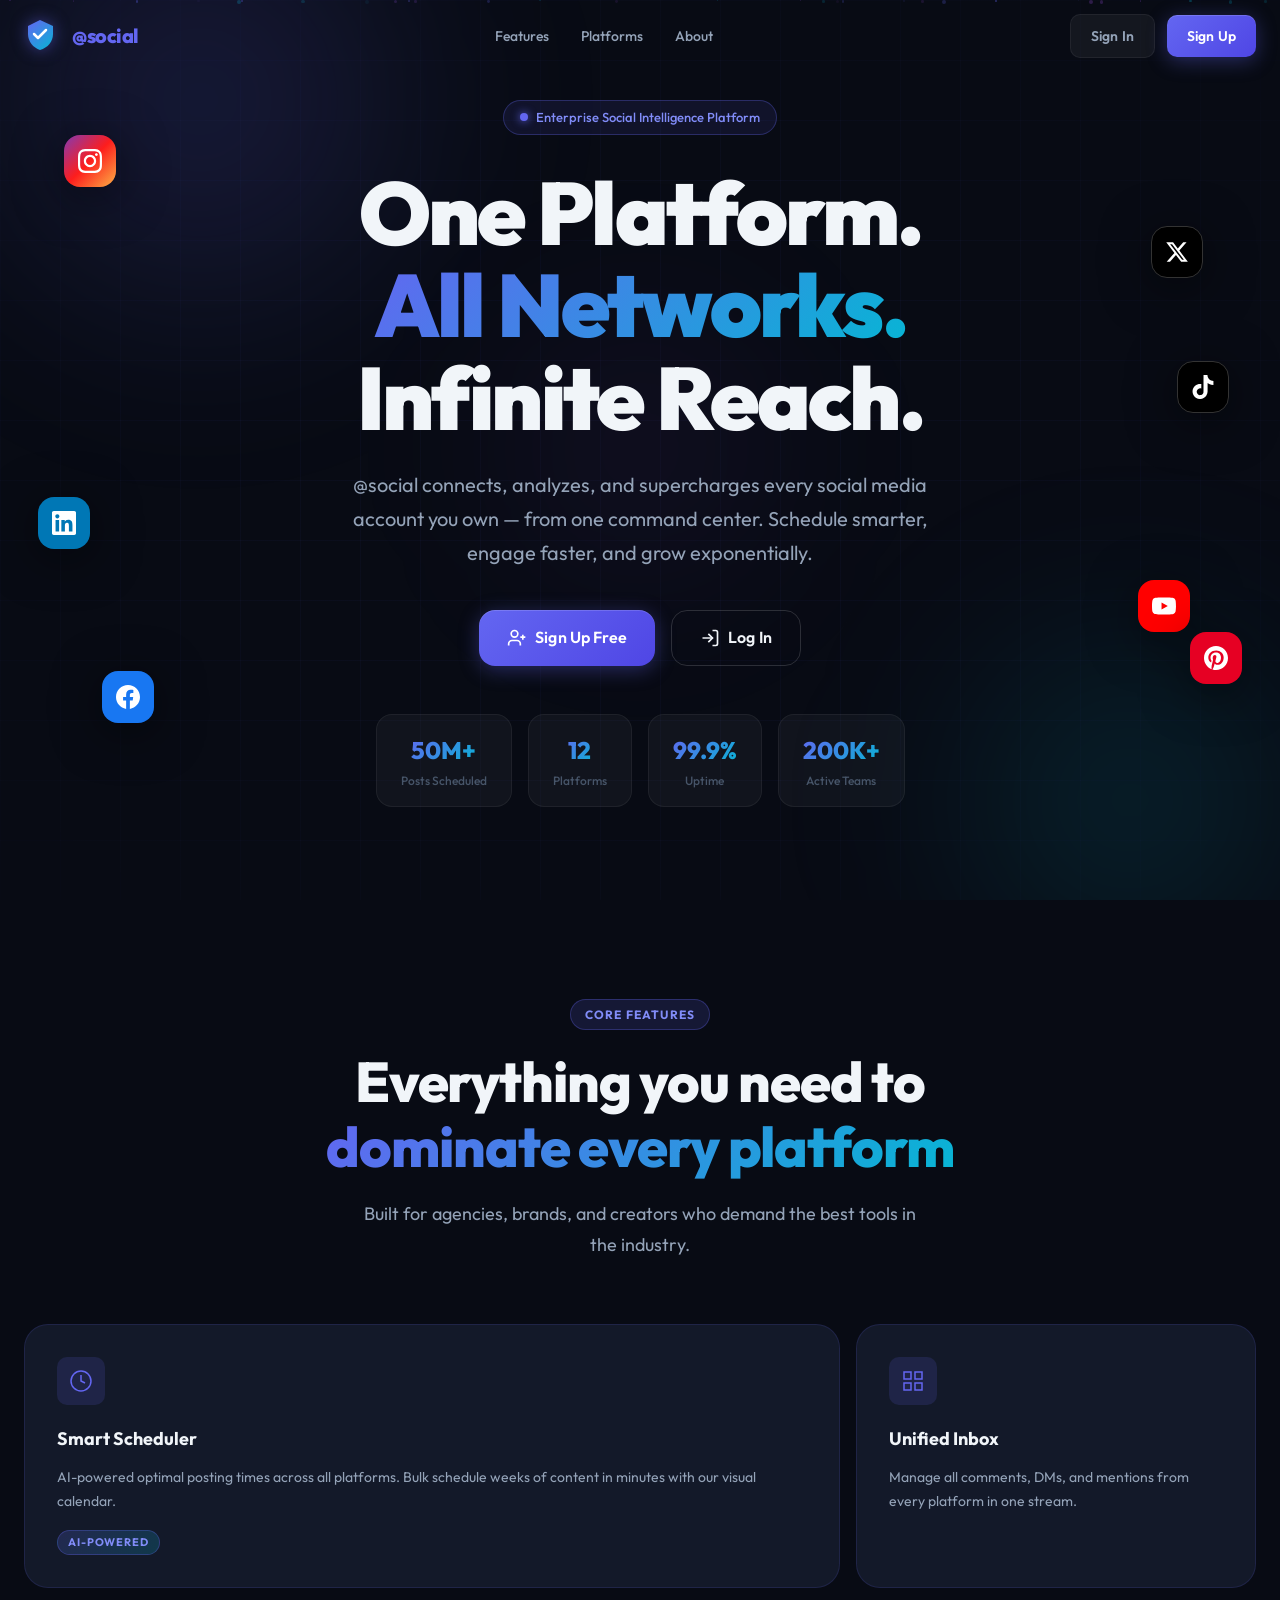
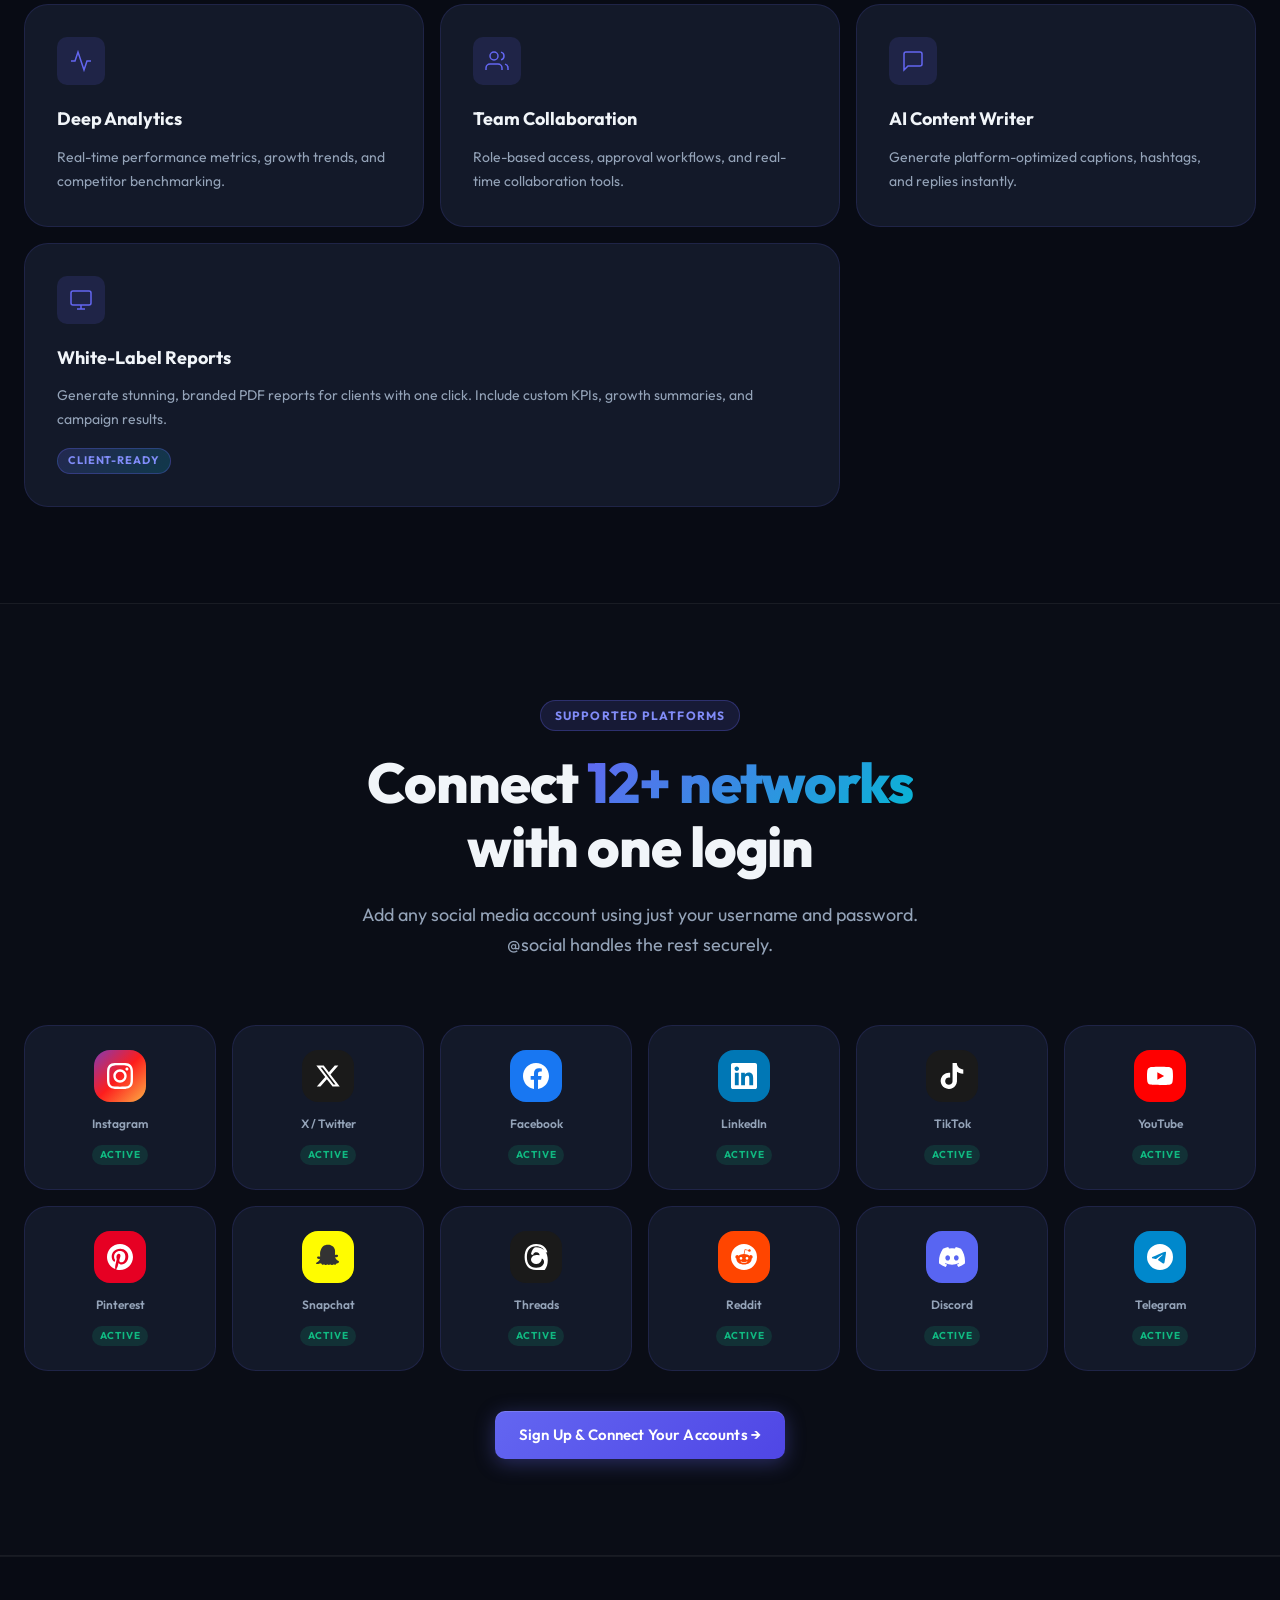
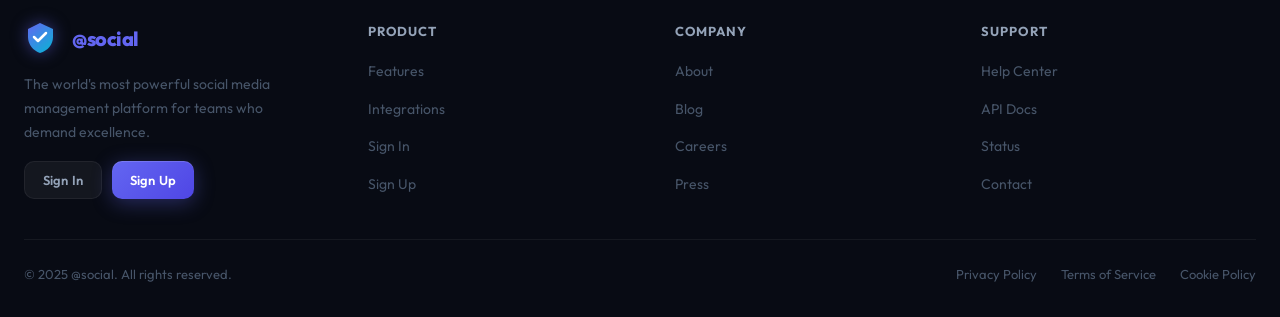
==== commit 51bb9235: "Rebrand to @social, remove pricing section, replace CTAs with Sign Up / Login" ====
--- a/index.html
+++ b/index.html
@@ -3,8 +3,8 @@
 <head>
   <meta charset="UTF-8" />
   <meta name="viewport" content="width=device-width, initial-scale=1.0" />
-  <title>CaveCrew — Premium Social Media Management Platform</title>
-  <meta name="description" content="CaveCrew is the enterprise-grade social media management platform that unifies all your accounts, analytics, scheduling, and team collaboration in one stunning dashboard." />
+  <title>@social — Social Media Management Platform</title>
+  <meta name="description" content="@social is the enterprise-grade social media management platform that unifies all your accounts, analytics, scheduling, and team collaboration in one stunning dashboard." />
   <link rel="preconnect" href="https://fonts.googleapis.com" />
   <link rel="preconnect" href="https://fonts.gstatic.com" crossorigin />
   <link href="https://fonts.googleapis.com/css2?family=Outfit:wght@300;400;500;600;700;800;900&family=JetBrains+Mono:wght@400;500;600&display=swap" rel="stylesheet" />
@@ -38,17 +38,16 @@
             </defs>
           </svg>
         </div>
-        <span class="logo-text">Cave<span class="logo-accent">Crew</span></span>
+        <span class="logo-text"><span class="logo-accent">@social</span></span>
       </a>
       <ul class="nav__links">
         <li><a href="#features">Features</a></li>
         <li><a href="#platforms">Platforms</a></li>
-        <li><a href="#pricing">Pricing</a></li>
         <li><a href="#about">About</a></li>
       </ul>
       <div class="nav__actions">
         <a href="login.html" class="btn btn--ghost" id="navLoginBtn">Sign In</a>
-        <a href="login.html?mode=signup" class="btn btn--primary" id="navSignupBtn">Start Free Trial</a>
+        <a href="login.html?mode=signup" class="btn btn--primary" id="navSignupBtn">Sign Up</a>
       </div>
       <button class="nav__hamburger" id="hamburger" aria-label="Toggle menu">
         <span></span><span></span><span></span>
@@ -69,16 +68,16 @@
         Infinite Reach.
       </h1>
       <p class="hero__subtitle">
-        CaveCrew connects, analyzes, and supercharges every social media account you own — from one command center. Schedule smarter, engage faster, and grow exponentially.
+        @social connects, analyzes, and supercharges every social media account you own — from one command center. Schedule smarter, engage faster, and grow exponentially.
       </p>
       <div class="hero__cta">
         <a href="login.html?mode=signup" class="btn btn--primary btn--xl" id="heroSignupBtn">
-          <svg width="20" height="20" viewBox="0 0 24 24" fill="none" stroke="currentColor" stroke-width="2"><path d="M13 2L3 14h9l-1 8 10-12h-9l1-8z"/></svg>
-          Launch Your Dashboard
+          <svg width="20" height="20" viewBox="0 0 24 24" fill="none" stroke="currentColor" stroke-width="2"><path d="M16 21v-2a4 4 0 0 0-4-4H6a4 4 0 0 0-4 4v2"/><circle cx="9" cy="7" r="4"/><line x1="19" y1="8" x2="19" y2="14"/><line x1="22" y1="11" x2="16" y2="11"/></svg>
+          Sign Up Free
         </a>
-        <a href="#features" class="btn btn--outline btn--xl">
-          <svg width="20" height="20" viewBox="0 0 24 24" fill="none" stroke="currentColor" stroke-width="2"><polygon points="5 3 19 12 5 21 5 3"/></svg>
-          See It In Action
+        <a href="login.html" class="btn btn--outline btn--xl" id="heroLoginBtn">
+          <svg width="20" height="20" viewBox="0 0 24 24" fill="none" stroke="currentColor" stroke-width="2"><path d="M15 3h4a2 2 0 0 1 2 2v14a2 2 0 0 1-2 2h-4"/><polyline points="10 17 15 12 10 7"/><line x1="15" y1="12" x2="3" y2="12"/></svg>
+          Log In
         </a>
       </div>
       <div class="hero__stats">
@@ -204,7 +203,7 @@
       <div class="section__header">
         <div class="section-tag">Supported Platforms</div>
         <h2 class="section__title">Connect <span class="gradient-text">12+ networks</span><br />with one login</h2>
-        <p class="section__subtitle">Add any social media account using just your username and password. CaveCrew handles the rest securely.</p>
+        <p class="section__subtitle">Add any social media account using just your username and password. @social handles the rest securely.</p>
       </div>
       <div class="platforms-showcase">
         <div class="platform-card" data-platform="instagram">
@@ -293,66 +292,12 @@
         </div>
       </div>
       <div class="platforms-cta">
-        <a href="login.html?mode=signup" class="btn btn--primary btn--lg">Connect Your Accounts →</a>
+        <a href="login.html?mode=signup" class="btn btn--primary btn--lg">Sign Up & Connect Your Accounts →</a>
       </div>
     </div>
   </section>
 
-  <!-- Pricing Section -->
-  <section class="section" id="pricing">
-    <div class="section__container">
-      <div class="section__header">
-        <div class="section-tag">Pricing</div>
-        <h2 class="section__title">Scale without limits.<br /><span class="gradient-text">Pay what you need.</span></h2>
-      </div>
-      <div class="pricing-grid">
-        <div class="pricing-card">
-          <div class="pricing-card__tier">Starter</div>
-          <div class="pricing-card__price"><span class="price-dollar">$</span>29<span class="price-period">/mo</span></div>
-          <div class="pricing-card__desc">Perfect for solo creators and small brands getting started.</div>
-          <ul class="pricing-card__features">
-            <li><svg viewBox="0 0 24 24" fill="none" stroke="currentColor" stroke-width="2"><polyline points="20 6 9 17 4 12"/></svg>3 Social Accounts</li>
-            <li><svg viewBox="0 0 24 24" fill="none" stroke="currentColor" stroke-width="2"><polyline points="20 6 9 17 4 12"/></svg>Basic Analytics</li>
-            <li><svg viewBox="0 0 24 24" fill="none" stroke="currentColor" stroke-width="2"><polyline points="20 6 9 17 4 12"/></svg>100 Scheduled Posts/mo</li>
-            <li><svg viewBox="0 0 24 24" fill="none" stroke="currentColor" stroke-width="2"><polyline points="20 6 9 17 4 12"/></svg>1 Team Member</li>
-            <li><svg viewBox="0 0 24 24" fill="none" stroke="currentColor" stroke-width="2"><polyline points="20 6 9 17 4 12"/></svg>Email Support</li>
-          </ul>
-          <a href="login.html?mode=signup&plan=starter" class="btn btn--outline btn--full">Get Started</a>
-        </div>
-        <div class="pricing-card pricing-card--featured">
-          <div class="pricing-card__badge">Most Popular</div>
-          <div class="pricing-card__tier">Agency</div>
-          <div class="pricing-card__price"><span class="price-dollar">$</span>149<span class="price-period">/mo</span></div>
-          <div class="pricing-card__desc">Everything growing agencies and marketing teams need.</div>
-          <ul class="pricing-card__features">
-            <li><svg viewBox="0 0 24 24" fill="none" stroke="currentColor" stroke-width="2"><polyline points="20 6 9 17 4 12"/></svg>25 Social Accounts</li>
-            <li><svg viewBox="0 0 24 24" fill="none" stroke="currentColor" stroke-width="2"><polyline points="20 6 9 17 4 12"/></svg>Deep Analytics + AI Insights</li>
-            <li><svg viewBox="0 0 24 24" fill="none" stroke="currentColor" stroke-width="2"><polyline points="20 6 9 17 4 12"/></svg>Unlimited Scheduled Posts</li>
-            <li><svg viewBox="0 0 24 24" fill="none" stroke="currentColor" stroke-width="2"><polyline points="20 6 9 17 4 12"/></svg>10 Team Members</li>
-            <li><svg viewBox="0 0 24 24" fill="none" stroke="currentColor" stroke-width="2"><polyline points="20 6 9 17 4 12"/></svg>White-Label Reports</li>
-            <li><svg viewBox="0 0 24 24" fill="none" stroke="currentColor" stroke-width="2"><polyline points="20 6 9 17 4 12"/></svg>AI Content Generator</li>
-            <li><svg viewBox="0 0 24 24" fill="none" stroke="currentColor" stroke-width="2"><polyline points="20 6 9 17 4 12"/></svg>Priority Support</li>
-          </ul>
-          <a href="login.html?mode=signup&plan=agency" class="btn btn--primary btn--full" id="agencyPlanBtn">Start 14-Day Trial</a>
-        </div>
-        <div class="pricing-card">
-          <div class="pricing-card__tier">Enterprise</div>
-          <div class="pricing-card__price"><span class="price-dollar">$</span>499<span class="price-period">/mo</span></div>
-          <div class="pricing-card__desc">Custom solutions for large organizations and networks.</div>
-          <ul class="pricing-card__features">
-            <li><svg viewBox="0 0 24 24" fill="none" stroke="currentColor" stroke-width="2"><polyline points="20 6 9 17 4 12"/></svg>Unlimited Accounts</li>
-            <li><svg viewBox="0 0 24 24" fill="none" stroke="currentColor" stroke-width="2"><polyline points="20 6 9 17 4 12"/></svg>Custom Analytics Dashboards</li>
-            <li><svg viewBox="0 0 24 24" fill="none" stroke="currentColor" stroke-width="2"><polyline points="20 6 9 17 4 12"/></svg>Unlimited Posts & Storage</li>
-            <li><svg viewBox="0 0 24 24" fill="none" stroke="currentColor" stroke-width="2"><polyline points="20 6 9 17 4 12"/></svg>Unlimited Team Members</li>
-            <li><svg viewBox="0 0 24 24" fill="none" stroke="currentColor" stroke-width="2"><polyline points="20 6 9 17 4 12"/></svg>SSO + Advanced Security</li>
-            <li><svg viewBox="0 0 24 24" fill="none" stroke="currentColor" stroke-width="2"><polyline points="20 6 9 17 4 12"/></svg>Dedicated Account Manager</li>
-            <li><svg viewBox="0 0 24 24" fill="none" stroke="currentColor" stroke-width="2"><polyline points="20 6 9 17 4 12"/></svg>Custom Integrations & API</li>
-          </ul>
-          <a href="login.html?mode=signup&plan=enterprise" class="btn btn--outline btn--full">Contact Sales</a>
-        </div>
-      </div>
-    </div>
-  </section>
+
 
   <!-- Footer -->
   <footer class="footer">
@@ -372,18 +317,22 @@
                 </defs>
               </svg>
             </div>
-            <span class="logo-text">Cave<span class="logo-accent">Crew</span></span>
+            <span class="logo-text"><span class="logo-accent">@social</span></span>
           </div>
           <p>The world's most powerful social media management platform for teams who demand excellence.</p>
+          <div style="margin-top:16px;display:flex;gap:10px">
+            <a href="login.html" class="btn btn--ghost" style="font-size:13px;padding:8px 18px">Sign In</a>
+            <a href="login.html?mode=signup" class="btn btn--primary" style="font-size:13px;padding:8px 18px">Sign Up</a>
+          </div>
         </div>
         <div class="footer__links">
           <div class="footer__col">
             <h4>Product</h4>
             <ul>
               <li><a href="#features">Features</a></li>
-              <li><a href="#pricing">Pricing</a></li>
               <li><a href="#platforms">Integrations</a></li>
-              <li><a href="dashboard.html">Dashboard</a></li>
+              <li><a href="login.html">Sign In</a></li>
+              <li><a href="login.html?mode=signup">Sign Up</a></li>
             </ul>
           </div>
           <div class="footer__col">
@@ -407,7 +356,7 @@
         </div>
       </div>
       <div class="footer__bottom">
-        <p>© 2025 CaveCrew. All rights reserved.</p>
+        <p>© 2025 @social. All rights reserved.</p>
         <div class="footer__legal">
           <a href="#">Privacy Policy</a>
           <a href="#">Terms of Service</a>
